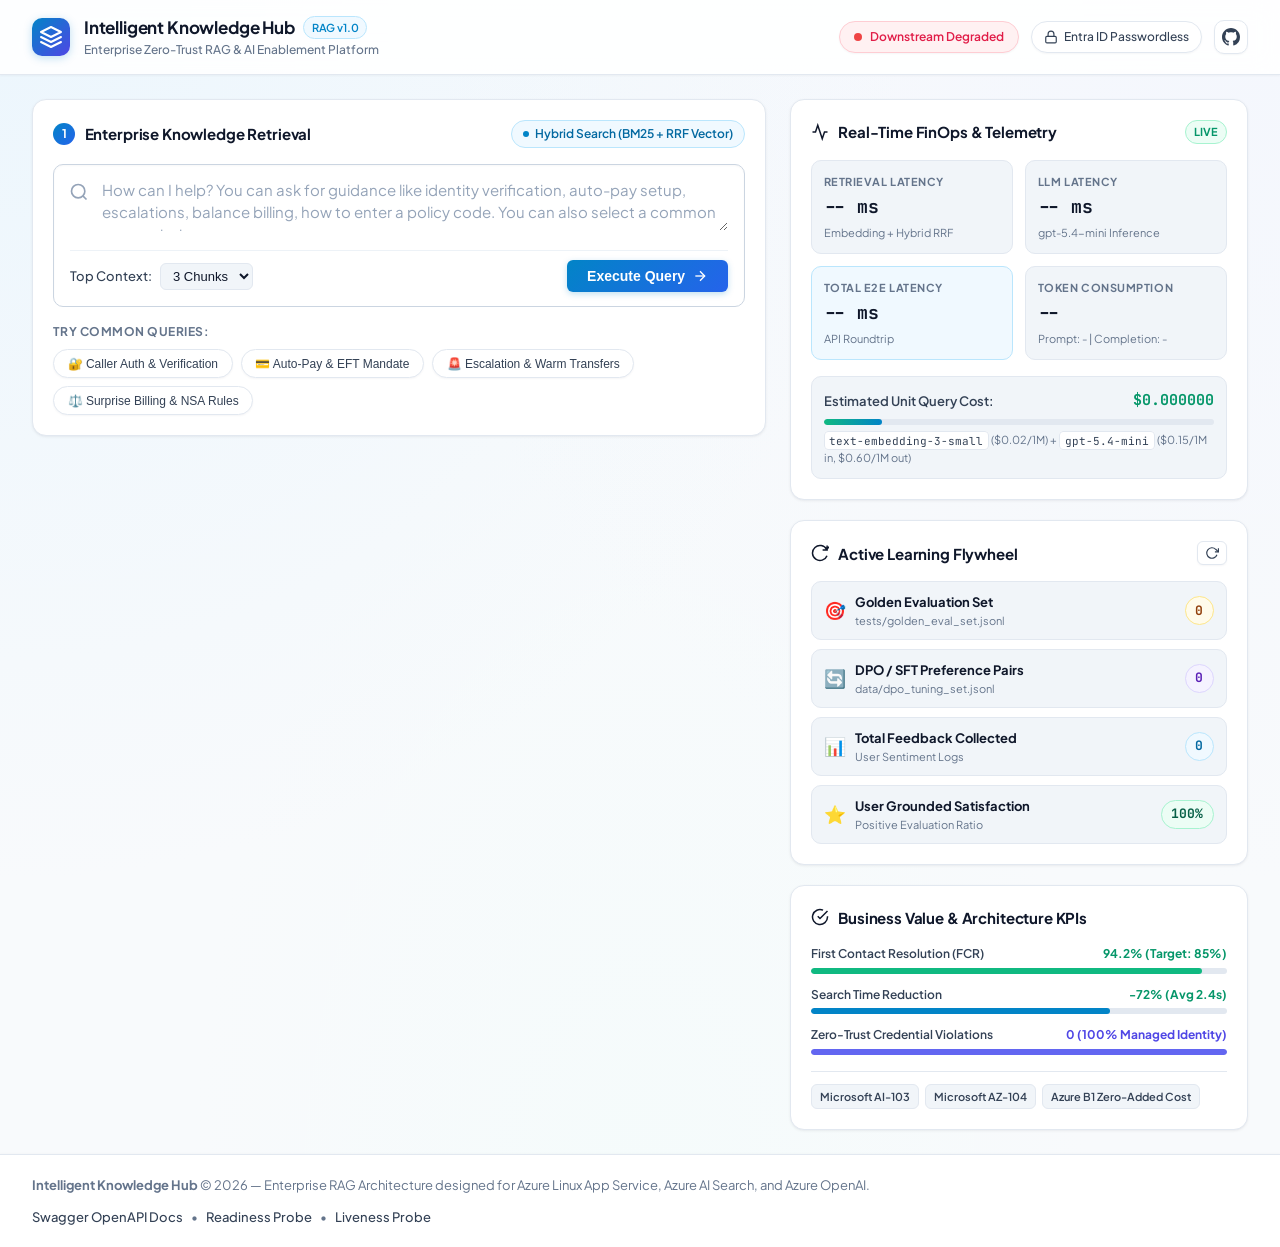
==== static/index.html @ e3c7e90e "feat: complete Enterprise Zero-Trust RAG platform with calming UI, FinOps telemetry, and active lear" ====
<!DOCTYPE html>
<html lang="en">
<head>
  <meta charset="UTF-8">
  <meta name="viewport" content="width=device-width, initial-scale=1.0">
  <title>Intelligent Knowledge Hub | Enterprise Zero-Trust RAG</title>
  <link rel="preconnect" href="https://fonts.googleapis.com">
  <link rel="preconnect" href="https://fonts.gstatic.com" crossorigin>
  <link href="https://fonts.googleapis.com/css2?family=Plus+Jakarta+Sans:wght@300;400;500;600;700;800&family=JetBrains+Mono:wght@400;500;600&display=swap" rel="stylesheet">
  <link rel="stylesheet" href="/static/styles.css">
  <link rel="icon" href="data:image/svg+xml,<svg xmlns=%22http://www.w3.org/2000/svg%22 viewBox=%220 0 100 100%22><text y=%22.9em%22 font-size=%2290%22>⚡</text></svg>">
</head>
<body>
  <div class="app-layout">
    <!-- Navigation Bar -->
    <header class="top-navbar">
      <div class="nav-brand">
        <div class="brand-icon">
          <svg width="24" height="24" viewBox="0 0 24 24" fill="none" xmlns="http://www.w3.org/2000/svg">
            <path d="M12 2L2 7L12 12L22 7L12 2Z" stroke="currentColor" stroke-width="2" stroke-linecap="round" stroke-linejoin="round"/>
            <path d="M2 17L12 22L22 17" stroke="currentColor" stroke-width="2" stroke-linecap="round" stroke-linejoin="round"/>
            <path d="M2 12L12 17L22 12" stroke="currentColor" stroke-width="2" stroke-linecap="round" stroke-linejoin="round"/>
          </svg>
        </div>
        <div class="brand-info">
          <div class="brand-title">
            <span>Intelligent Knowledge Hub</span>
            <span class="badge-tag">RAG v1.0</span>
          </div>
          <p class="brand-subtitle">Enterprise Zero-Trust RAG & AI Enablement Platform</p>
        </div>
      </div>

      <div class="nav-meta">
        <div id="system-status-badge" class="status-pill status-loading">
          <span class="status-dot"></span>
          <span id="system-status-text">Probing System Readiness...</span>
        </div>
        <div class="credential-pill" title="Authenticated via DefaultAzureCredential with scoped token provider">
          <svg width="14" height="14" viewBox="0 0 24 24" fill="none" stroke="currentColor" stroke-width="2">
            <rect x="3" y="11" width="18" height="11" rx="2" ry="2"></rect>
            <path d="M7 11V7a5 5 0 0 1 10 0v4"></path>
          </svg>
          <span>Entra ID Passwordless</span>
        </div>
        <a href="https://github.com/N8Space/intelligent-knowledge-hub" target="_blank" rel="noopener noreferrer" class="nav-btn-icon" title="View Source on GitHub">
          <svg width="18" height="18" viewBox="0 0 24 24" fill="currentColor">
            <path d="M12 0C5.37 0 0 5.37 0 12c0 5.31 3.435 9.795 8.205 11.385.6.105.825-.255.825-.57 0-.285-.015-1.23-.015-2.235-3.015.555-3.795-.735-4.035-1.41-.135-.345-.72-1.41-1.23-1.695-.42-.225-1.02-.78-.015-.795.945-.015 1.62.87 1.845 1.23 1.08 1.815 2.805 1.305 3.495.99.105-.78.42-1.305.765-1.605-2.67-.3-5.46-1.335-5.46-5.925 0-1.305.465-2.385 1.23-3.225-.12-.3-.54-1.53.12-3.18 0 0 1.005-.315 3.3 1.23.96-.27 1.98-.405 3-.405s2.04.135 3 .405c2.295-1.56 3.3-1.23 3.3-1.23.66 1.65.24 2.88.12 3.18.765.84 1.23 1.905 1.23 3.225 0 4.605-2.805 5.625-5.475 5.925.435.375.81 1.095.81 2.22 0 1.605-.015 2.895-.015 3.3 0 .315.225.69.825.57A12.02 12.02 0 0024 12c0-6.63-5.37-12-12-12z"/>
          </svg>
        </a>
      </div>
    </header>

    <!-- Main Content Container -->
    <main class="app-main">
      <div class="content-grid">
        
        <!-- Left Section: Query & Answer Area -->
        <section class="rag-workbench">
          <!-- Search & Prompt Bar -->
          <div class="card search-card">
            <div class="card-header">
              <div class="card-title-group">
                <span class="card-step-badge">1</span>
                <h2>Enterprise Knowledge Retrieval</h2>
              </div>
              <div class="search-mode-indicator">
                <span class="dot-indicator"></span> Hybrid Search (BM25 + RRF Vector)
              </div>
            </div>

            <form id="rag-query-form" class="query-form">
              <div class="search-input-wrapper">
                <svg class="search-icon" width="20" height="20" viewBox="0 0 24 24" fill="none" stroke="currentColor" stroke-width="2">
                  <circle cx="11" cy="11" r="8"></circle>
                  <line x1="21" y1="21" x2="16.65" y2="16.65"></line>
                </svg>
                <textarea 
                  id="query-input" 
                  rows="2" 
                  placeholder="How can I help? You can ask for guidance like identity verification, auto-pay setup, escalations, balance billing, how to enter a policy code. You can also select a common prompt below..."
                  required
                ></textarea>
                <div class="input-actions">
                  <div class="top-k-selector">
                    <label for="top-k-select">Top Context:</label>
                    <select id="top-k-select">
                      <option value="2">2 Chunks</option>
                      <option value="3" selected>3 Chunks</option>
                      <option value="5">5 Chunks</option>
                      <option value="8">8 Chunks</option>
                    </select>
                  </div>
                  <button type="submit" id="submit-btn" class="btn-primary">
                    <span class="btn-text">Execute Query</span>
                    <svg class="btn-icon" width="16" height="16" viewBox="0 0 24 24" fill="none" stroke="currentColor" stroke-width="2">
                      <line x1="5" y1="12" x2="19" y2="12"></line>
                      <polyline points="12 5 19 12 12 19"></polyline>
                    </svg>
                  </button>
                </div>
              </div>
            </form>

            <!-- Sample Prompts -->
            <div class="sample-prompts-container">
              <span class="sample-title">Try Common Queries:</span>
              <div class="sample-chips">
                <button type="button" class="sample-chip" data-prompt="What are the mandatory 3-point demographic verification requirements and caller authority limits for adult dependents under SOP-101?">
                  🔐 Caller Auth & Verification
                </button>
                <button type="button" class="sample-chip" data-prompt="What is the exact verbatim script for setting up recurring EFT over the phone, and what are the system cut-off windows under SOP-102?">
                  💳 Auto-Pay & EFT Mandate
                </button>
                <button type="button" class="sample-chip" data-prompt="What are the immediate zero-tolerance warm transfer triggers and tiered routing escalation steps under SOP-104?">
                  🚨 Escalation & Warm Transfers
                </button>
                <button type="button" class="sample-chip" data-prompt="How does the No Surprises Act protect members from out-of-network emergency balance bills and what is the CSR dispute workflow under SOP-108?">
                  ⚖️ Surprise Billing & NSA Rules
                </button>
              </div>
            </div>
          </div>

          <!-- Answer & Grounding Card -->
          <div id="response-card" class="card response-card hidden">
            <div class="card-header">
              <div class="card-title-group">
                <span class="card-step-badge">2</span>
                <h2>Grounded Synthesis Response</h2>
              </div>
              <div class="model-badge">
                <span class="sparkle">✨</span> Model: <strong id="active-model-name">gpt-5.4-mini</strong>
              </div>
            </div>

            <!-- Loading Skeleton -->
            <div id="response-loading" class="response-loading hidden">
              <div class="skeleton-line full"></div>
              <div class="skeleton-line medium"></div>
              <div class="skeleton-line long"></div>
              <div class="skeleton-line short"></div>
              <div class="loading-telemetry-hint">
                <span class="spinner"></span> Vectorizing query with <code>text-embedding-3-small</code> & synthesizing grounded response...
              </div>
            </div>

            <!-- Answer Content -->
            <div id="answer-container" class="answer-container">
              <div id="answer-text" class="answer-markdown"></div>

              <!-- Citations Header Row -->
              <div class="citations-section">
                <div class="citations-header">
                  <svg width="15" height="15" viewBox="0 0 24 24" fill="none" stroke="currentColor" stroke-width="2">
                    <path d="M14 2H6a2 2 0 0 0-2 2v16a2 2 0 0 0 2 2h12a2 2 0 0 0 2-2V8z"></path>
                    <polyline points="14 2 14 8 20 8"></polyline>
                  </svg>
                  <span>Verified Source Documents Cited:</span>
                </div>
                <div id="citations-list" class="citations-tags"></div>
              </div>

              <!-- Interactive Feedback Flywheel Panel -->
              <div class="feedback-flywheel-container">
                <div class="feedback-prompt-row">
                  <div class="feedback-question">
                    <span>Was this grounded answer accurate and helpful?</span>
                  </div>
                  <div class="feedback-actions">
                    <button id="btn-feedback-like" class="btn-thumb btn-like" title="Mark as accurate (adds to Golden Evaluation Set)">
                      <span class="thumb-icon">👍</span>
                      <span>Accurate</span>
                    </button>
                    <button id="btn-feedback-dislike" class="btn-thumb btn-dislike" title="Report issue / Provide correction (adds to DPO Alignment Set)">
                      <span class="thumb-icon">👎</span>
                      <span>Suggest Correction</span>
                    </button>
                  </div>
                </div>

                <!-- Positive Feedback Confirmation -->
                <div id="feedback-success-banner" class="feedback-alert alert-success hidden">
                  <svg width="18" height="18" viewBox="0 0 24 24" fill="none" stroke="currentColor" stroke-width="2">
                    <polyline points="20 6 9 17 4 12"></polyline>
                  </svg>
                  <div>
                    <strong>Thank you!</strong> This verified response was added to the <code>tests/golden_eval_set.jsonl</code> benchmark suite.
                  </div>
                </div>

                <!-- Negative Feedback / Human Correction Drawer -->
                <div id="feedback-drawer" class="feedback-drawer hidden">
                  <div class="drawer-header">
                    <h4>Direct Preference Optimization (DPO) Human-in-the-Loop Correction</h4>
                    <p>Help refine our model alignments by specifying any deficiencies or entering the expected ground-truth.</p>
                  </div>

                  <div class="feedback-reasons-grid">
                    <label class="reason-chip">
                      <input type="radio" name="feedback-reason" value="Inaccurate Fact">
                      <span>Inaccurate Fact</span>
                    </label>
                    <label class="reason-chip">
                      <input type="radio" name="feedback-reason" value="Missing Critical Context">
                      <span>Missing Critical Context</span>
                    </label>
                    <label class="reason-chip">
                      <input type="radio" name="feedback-reason" value="Wrong Document Cited">
                      <span>Wrong Document Cited</span>
                    </label>
                    <label class="reason-chip">
                      <input type="radio" name="feedback-reason" value="Hallucination / Verbose">
                      <span>Hallucination / Verbose</span>
                    </label>
                  </div>

                  <div class="correction-field">
                    <label for="user-correction-input">Human Ground Truth / Expected Answer:</label>
                    <textarea 
                      id="user-correction-input" 
                      rows="3" 
                      placeholder="Write the preferred exact ground-truth answer for DPO/SFT dataset pairs..."
                    ></textarea>
                  </div>

                  <div class="drawer-actions">
                    <button type="button" id="cancel-correction-btn" class="btn-secondary">Cancel</button>
                    <button type="button" id="submit-correction-btn" class="btn-accent">
                      <span>Submit to DPO Dataset</span>
                      <svg width="16" height="16" viewBox="0 0 24 24" fill="none" stroke="currentColor" stroke-width="2">
                        <line x1="22" y1="2" x2="11" y2="13"></line>
                        <polygon points="22 2 15 22 11 13 2 9 22 2"></polygon>
                      </svg>
                    </button>
                  </div>
                </div>
              </div>

              <!-- Context Passages Inspect Drawer -->
              <details class="context-inspector">
                <summary>
                  <svg width="14" height="14" viewBox="0 0 24 24" fill="none" stroke="currentColor" stroke-width="2">
                    <circle cx="12" cy="12" r="10"></circle>
                    <line x1="12" y1="16" x2="12" y2="12"></line>
                    <line x1="12" y1="8" x2="12.01" y2="8"></line>
                  </svg>
                  <span>Inspect Retrieved Context Chunks & Relevance Scores (<span id="retrieved-count">0</span> passages)</span>
                </summary>
                <div id="context-passages-list" class="passages-grid"></div>
              </details>
            </div>
          </div>
        </section>

        <!-- Right Section: AI Observability & LLMOps Sidebar -->
        <aside class="observability-sidebar">
          
          <!-- FinOps & Telemetry Card -->
          <div class="card metrics-card">
            <div class="card-header">
              <div class="card-title-group">
                <svg width="18" height="18" viewBox="0 0 24 24" fill="none" stroke="currentColor" stroke-width="2">
                  <polyline points="22 12 18 12 15 21 9 3 6 12 2 12"></polyline>
                </svg>
                <h3>Real-Time FinOps & Telemetry</h3>
              </div>
              <span class="live-pill">Live</span>
            </div>

            <div class="metrics-grid">
              <div class="metric-box">
                <div class="metric-label">Retrieval Latency</div>
                <div id="metric-retrieval-time" class="metric-value">-- ms</div>
                <div class="metric-sub">Embedding + Hybrid RRF</div>
              </div>

              <div class="metric-box">
                <div class="metric-label">LLM Latency</div>
                <div id="metric-llm-time" class="metric-value">-- ms</div>
                <div class="metric-sub">gpt-5.4-mini Inference</div>
              </div>

              <div class="metric-box highlight">
                <div class="metric-label">Total E2E Latency</div>
                <div id="metric-total-time" class="metric-value">-- ms</div>
                <div class="metric-sub">API Roundtrip</div>
              </div>

              <div class="metric-box">
                <div class="metric-label">Token Consumption</div>
                <div id="metric-tokens" class="metric-value">--</div>
                <div id="metric-tokens-sub" class="metric-sub">Prompt: - | Completion: -</div>
              </div>
            </div>

            <div class="cost-callout">
              <div class="cost-header">
                <span>Estimated Unit Query Cost:</span>
                <span id="metric-query-cost" class="cost-amount">$0.000000</span>
              </div>
              <div class="cost-bar-container">
                <div id="cost-progress-bar" class="cost-bar" style="width: 15%"></div>
              </div>
              <div class="cost-footnote">
                <code>text-embedding-3-small</code> ($0.02/1M) + <code>gpt-5.4-mini</code> ($0.15/1M in, $0.60/1M out)
              </div>
            </div>
          </div>

          <!-- LLMOps Continuous Learning Flywheel -->
          <div class="card flywheel-card">
            <div class="card-header">
              <div class="card-title-group">
                <svg width="18" height="18" viewBox="0 0 24 24" fill="none" stroke="currentColor" stroke-width="2">
                  <path d="M21.5 2v6h-6M21.34 15.57a10 10 0 1 1-.57-8.38l5.67-5.67"/>
                </svg>
                <h3>Active Learning Flywheel</h3>
              </div>
              <button id="refresh-stats-btn" class="icon-btn-small" title="Refresh LLMOps Counts">
                <svg width="14" height="14" viewBox="0 0 24 24" fill="none" stroke="currentColor" stroke-width="2">
                  <polyline points="23 4 23 10 17 10"></polyline>
                  <path d="M20.49 15a9 9 0 1 1-2.12-9.36L23 10"></path>
                </svg>
              </button>
            </div>

            <div class="flywheel-stats">
              <div class="flywheel-row">
                <div class="stat-meta">
                  <span class="stat-icon golden">🎯</span>
                  <div>
                    <div class="stat-name">Golden Evaluation Set</div>
                    <div class="stat-desc">tests/golden_eval_set.jsonl</div>
                  </div>
                </div>
                <div id="stat-golden-count" class="stat-badge golden">0</div>
              </div>

              <div class="flywheel-row">
                <div class="stat-meta">
                  <span class="stat-icon dpo">🔄</span>
                  <div>
                    <div class="stat-name">DPO / SFT Preference Pairs</div>
                    <div class="stat-desc">data/dpo_tuning_set.jsonl</div>
                  </div>
                </div>
                <div id="stat-dpo-count" class="stat-badge dpo">0</div>
              </div>

              <div class="flywheel-row">
                <div class="stat-meta">
                  <span class="stat-icon total">📊</span>
                  <div>
                    <div class="stat-name">Total Feedback Collected</div>
                    <div class="stat-desc">User Sentiment Logs</div>
                  </div>
                </div>
                <div id="stat-total-feedback" class="stat-badge total">0</div>
              </div>

              <div class="flywheel-row">
                <div class="stat-meta">
                  <span class="stat-icon rate">⭐</span>
                  <div>
                    <div class="stat-name">User Grounded Satisfaction</div>
                    <div class="stat-desc">Positive Evaluation Ratio</div>
                  </div>
                </div>
                <div id="stat-satisfaction-rate" class="stat-badge rate">100%</div>
              </div>
            </div>
          </div>

          <!-- Business Outcome & Competency KPIs -->
          <div class="card kpi-card">
            <div class="card-header">
              <div class="card-title-group">
                <svg width="18" height="18" viewBox="0 0 24 24" fill="none" stroke="currentColor" stroke-width="2">
                  <path d="M22 11.08V12a10 10 0 1 1-5.93-9.14"></path>
                  <polyline points="22 4 12 14.01 9 11.01"></polyline>
                </svg>
                <h3>Business Value & Architecture KPIs</h3>
              </div>
            </div>

            <div class="kpi-list">
              <div class="kpi-item">
                <div class="kpi-header-row">
                  <span>First Contact Resolution (FCR)</span>
                  <span class="kpi-val positive">94.2% (Target: 85%)</span>
                </div>
                <div class="kpi-track"><div class="kpi-fill green" style="width: 94%"></div></div>
              </div>

              <div class="kpi-item">
                <div class="kpi-header-row">
                  <span>Search Time Reduction</span>
                  <span class="kpi-val positive">-72% (Avg 2.4s)</span>
                </div>
                <div class="kpi-track"><div class="kpi-fill blue" style="width: 72%"></div></div>
              </div>

              <div class="kpi-item">
                <div class="kpi-header-row">
                  <span>Zero-Trust Credential Violations</span>
                  <span class="kpi-val highlight">0 (100% Managed Identity)</span>
                </div>
                <div class="kpi-track"><div class="kpi-fill purple" style="width: 100%"></div></div>
              </div>
            </div>

            <div class="certification-footer">
              <span class="cert-tag">Microsoft AI-103</span>
              <span class="cert-tag">Microsoft AZ-104</span>
              <span class="cert-tag">Azure B1 Zero-Added Cost</span>
            </div>
          </div>

        </aside>
      </div>
    </main>

    <!-- Footer -->
    <footer class="app-footer">
      <div class="footer-content">
        <p><strong>Intelligent Knowledge Hub</strong> &copy; 2026 — Enterprise RAG Architecture designed for Azure Linux App Service, Azure AI Search, and Azure OpenAI.</p>
        <div class="footer-links">
          <a href="/docs" target="_blank">Swagger OpenAPI Docs</a>
          <span>&bull;</span>
          <a href="/health/ready" target="_blank">Readiness Probe</a>
          <span>&bull;</span>
          <a href="/health/live" target="_blank">Liveness Probe</a>
        </div>
      </div>
    </footer>
  </div>

  <script src="/static/app.js"></script>
</body>
</html>
---- static/styles.css ----
/* ==========================================================================
   Intelligent Knowledge Hub - Calming Light Mode Design System
   Engineered for high readability, stress reduction, and clear visual hierarchy
   for Customer Service & Enterprise Knowledge Retrieval.
   ========================================================================== */

:root {
  /* Surface & Background Palette (Soft mist & porcelain tones) */
  --bg-main: #f8fafc;
  --bg-card: #ffffff;
  --bg-card-hover: #ffffff;
  --bg-input: #ffffff;
  --bg-subtle: #f1f5f9;
  --bg-elevated: #f8fafc;
  
  /* Borders & Dividers */
  --border-color: #e2e8f0;
  --border-subtle: #edf2f7;
  --border-hover: #cbd5e1;
  --border-focus: #0284c7;
  --border-accent: rgba(2, 132, 199, 0.25);
  
  /* Typography Hierarchy (High legibility, serene contrast) */
  --text-primary: #0f172a;
  --text-secondary: #334155;
  --text-muted: #64748b;
  --text-subtle: #94a3b8;
  
  /* Calming Accent Palette (Cool Azure, Sage, Lavender, Soft Warmth) */
  --accent-blue: #0284c7;
  --accent-blue-hover: #0369a1;
  --accent-blue-subtle: #f0f9ff;
  --accent-blue-border: #bae6fd;
  
  --accent-emerald: #059669;
  --accent-emerald-subtle: #ecfdf5;
  --accent-emerald-border: #a7f3d0;
  
  --accent-indigo: #4f46e5;
  --accent-purple: #6366f1;
  --accent-purple-subtle: #f5f3ff;
  --accent-purple-border: #ddd6fe;

  --accent-amber: #d97706;
  --accent-amber-subtle: #fffbeb;
  --accent-amber-border: #fde68a;

  --accent-rose: #e11d48;
  --accent-rose-subtle: #fff1f2;
  --accent-rose-border: #fecdd3;

  /* Typography */
  --font-sans: 'Plus Jakarta Sans', -apple-system, BlinkMacSystemFont, 'Segoe UI', Roboto, sans-serif;
  --font-mono: 'JetBrains Mono', monospace;

  /* Shadows (Soft, diffused, zero harshness) */
  --shadow-xs: 0 1px 2px 0 rgba(15, 23, 42, 0.04);
  --shadow-sm: 0 1px 3px 0 rgba(15, 23, 42, 0.06), 0 1px 2px -1px rgba(15, 23, 42, 0.04);
  --shadow-md: 0 4px 6px -1px rgba(15, 23, 42, 0.06), 0 2px 4px -2px rgba(15, 23, 42, 0.04);
  --shadow-lg: 0 10px 15px -3px rgba(15, 23, 42, 0.06), 0 4px 6px -4px rgba(15, 23, 42, 0.03);
  --shadow-focus: 0 0 0 3px rgba(2, 132, 199, 0.18);

  /* Border Radii */
  --radius-sm: 6px;
  --radius-md: 10px;
  --radius-lg: 14px;
  --radius-full: 9999px;
}

* {
  box-sizing: border-box;
  margin: 0;
  padding: 0;
}

body {
  font-family: var(--font-sans);
  background-color: var(--bg-main);
  color: var(--text-primary);
  line-height: 1.55;
  background-image: 
    radial-gradient(at 0% 0%, rgba(224, 242, 254, 0.5) 0px, transparent 50%),
    radial-gradient(at 100% 0%, rgba(238, 242, 255, 0.4) 0px, transparent 50%),
    radial-gradient(at 50% 100%, rgba(240, 253, 250, 0.4) 0px, transparent 50%);
  min-height: 100vh;
  overflow-x: hidden;
  -webkit-font-smoothing: antialiased;
  -moz-osx-font-smoothing: grayscale;
}

.app-layout {
  display: flex;
  flex-direction: column;
  min-height: 100vh;
}

/* --------------------------------------------------------------------------
   Top Navigation Bar
   -------------------------------------------------------------------------- */
.top-navbar {
  display: flex;
  align-items: center;
  justify-content: space-between;
  padding: 0.9rem 2rem;
  background: rgba(255, 255, 255, 0.88);
  backdrop-filter: blur(14px);
  border-bottom: 1px solid var(--border-color);
  position: sticky;
  top: 0;
  z-index: 100;
  box-shadow: var(--shadow-xs);
}

.nav-brand {
  display: flex;
  align-items: center;
  gap: 0.875rem;
}

.brand-icon {
  background: linear-gradient(135deg, #0284c7, #4f46e5);
  color: #ffffff;
  width: 38px;
  height: 38px;
  border-radius: var(--radius-md);
  display: flex;
  align-items: center;
  justify-content: center;
  box-shadow: 0 2px 8px rgba(2, 132, 199, 0.25);
}

.brand-title {
  display: flex;
  align-items: center;
  gap: 0.5rem;
  font-size: 1.0625rem;
  font-weight: 700;
  color: var(--text-primary);
  letter-spacing: -0.01em;
}

.brand-subtitle {
  font-size: 0.75rem;
  color: var(--text-muted);
  font-weight: 500;
}

.badge-tag {
  font-size: 0.6875rem;
  font-weight: 600;
  background: var(--accent-blue-subtle);
  color: var(--accent-blue);
  padding: 0.15rem 0.5rem;
  border-radius: var(--radius-full);
  border: 1px solid var(--accent-blue-border);
}

.nav-meta {
  display: flex;
  align-items: center;
  gap: 0.75rem;
}

.status-pill {
  display: flex;
  align-items: center;
  gap: 0.5rem;
  padding: 0.35rem 0.85rem;
  border-radius: var(--radius-full);
  font-size: 0.75rem;
  font-weight: 600;
  border: 1px solid var(--border-color);
  background: #ffffff;
  box-shadow: var(--shadow-xs);
}

.status-dot {
  width: 8px;
  height: 8px;
  border-radius: 50%;
  background: var(--text-muted);
}

.status-ready {
  background: var(--accent-emerald-subtle);
  color: var(--accent-emerald);
  border-color: var(--accent-emerald-border);
}
.status-ready .status-dot {
  background: #10b981;
  box-shadow: 0 0 6px rgba(16, 185, 129, 0.5);
  animation: pulse-dot 2.5s infinite;
}

.status-loading {
  background: var(--accent-amber-subtle);
  color: var(--accent-amber);
  border-color: var(--accent-amber-border);
}
.status-loading .status-dot {
  background: #f59e0b;
  animation: pulse-dot 1.8s infinite;
}

.status-error {
  background: var(--accent-rose-subtle);
  color: var(--accent-rose);
  border-color: var(--accent-rose-border);
}
.status-error .status-dot {
  background: #ef4444;
}

@keyframes pulse-dot {
  0%, 100% { opacity: 1; transform: scale(1); }
  50% { opacity: 0.45; transform: scale(0.85); }
}

.credential-pill {
  display: flex;
  align-items: center;
  gap: 0.4rem;
  padding: 0.35rem 0.75rem;
  border-radius: var(--radius-full);
  font-size: 0.75rem;
  font-weight: 500;
  color: var(--text-secondary);
  background: #ffffff;
  border: 1px solid var(--border-color);
  box-shadow: var(--shadow-xs);
}

.nav-btn-icon {
  display: flex;
  align-items: center;
  justify-content: center;
  width: 34px;
  height: 34px;
  border-radius: var(--radius-md);
  color: var(--text-secondary);
  background: #ffffff;
  border: 1px solid var(--border-color);
  box-shadow: var(--shadow-xs);
  transition: all 0.2s ease;
  text-decoration: none;
}

.nav-btn-icon:hover {
  color: var(--accent-blue);
  border-color: var(--accent-blue-border);
  background: var(--accent-blue-subtle);
}

/* --------------------------------------------------------------------------
   Main Workspace Layout
   -------------------------------------------------------------------------- */
.app-main {
  flex: 1;
  max-width: 1440px;
  width: 100%;
  margin: 0 auto;
  padding: 1.5rem 2rem;
}

.content-grid {
  display: grid;
  grid-template-columns: 1.6fr 1fr;
  gap: 1.5rem;
}

@media (max-width: 1024px) {
  .content-grid {
    grid-template-columns: 1fr;
  }
}

/* --------------------------------------------------------------------------
   Cards & Surfaces
   -------------------------------------------------------------------------- */
.card {
  background: var(--bg-card);
  border: 1px solid var(--border-color);
  border-radius: var(--radius-lg);
  padding: 1.25rem;
  box-shadow: var(--shadow-sm);
  transition: border-color 0.2s ease, box-shadow 0.2s ease;
}

.card:hover {
  border-color: var(--border-hover);
  box-shadow: var(--shadow-md);
}

.card-header {
  display: flex;
  align-items: center;
  justify-content: space-between;
  margin-bottom: 1rem;
}

.card-title-group {
  display: flex;
  align-items: center;
  gap: 0.6rem;
}

.card-title-group h2, .card-title-group h3 {
  font-size: 0.9375rem;
  font-weight: 700;
  color: var(--text-primary);
  letter-spacing: -0.01em;
}

.card-step-badge {
  display: flex;
  align-items: center;
  justify-content: center;
  width: 22px;
  height: 22px;
  background: linear-gradient(135deg, #0284c7, #2563eb);
  color: #ffffff;
  font-size: 0.75rem;
  font-weight: 700;
  border-radius: 50%;
}

.search-mode-indicator {
  font-size: 0.75rem;
  font-weight: 600;
  color: var(--accent-blue-hover);
  display: flex;
  align-items: center;
  gap: 0.4rem;
  background: var(--accent-blue-subtle);
  border: 1px solid var(--accent-blue-border);
  padding: 0.25rem 0.65rem;
  border-radius: var(--radius-full);
}

.dot-indicator {
  width: 6px;
  height: 6px;
  border-radius: 50%;
  background: var(--accent-blue);
}

/* --------------------------------------------------------------------------
   Search & Input Form
   -------------------------------------------------------------------------- */
.search-input-wrapper {
  position: relative;
  background: var(--bg-input);
  border: 1px solid #cbd5e1;
  border-radius: var(--radius-md);
  padding: 0.85rem 1rem;
  box-shadow: inset 0 1px 2px rgba(15, 23, 42, 0.03);
  transition: all 0.2s ease;
}

.search-input-wrapper:focus-within {
  border-color: var(--border-focus);
  box-shadow: var(--shadow-focus);
  background: #ffffff;
}

.search-icon {
  position: absolute;
  top: 1.05rem;
  left: 0.95rem;
  color: var(--text-subtle);
}

.query-form textarea {
  width: 100%;
  background: transparent;
  border: none;
  color: var(--text-primary);
  font-family: var(--font-sans);
  font-size: 0.9375rem;
  line-height: 1.5;
  padding-left: 2rem;
  resize: vertical;
  outline: none;
  min-height: 52px;
}

.query-form textarea::placeholder {
  color: var(--text-subtle);
}

.input-actions {
  display: flex;
  align-items: center;
  justify-content: space-between;
  margin-top: 0.75rem;
  padding-top: 0.6rem;
  border-top: 1px solid var(--border-subtle);
}

.top-k-selector {
  display: flex;
  align-items: center;
  gap: 0.5rem;
  font-size: 0.8125rem;
  color: var(--text-secondary);
  font-weight: 500;
}

.top-k-selector select {
  background: var(--bg-subtle);
  border: 1px solid var(--border-color);
  color: var(--text-primary);
  border-radius: var(--radius-sm);
  padding: 0.25rem 0.5rem;
  font-size: 0.8125rem;
  font-weight: 500;
  outline: none;
  cursor: pointer;
  transition: border-color 0.2s ease;
}

.top-k-selector select:focus {
  border-color: var(--border-focus);
}

.btn-primary {
  display: flex;
  align-items: center;
  gap: 0.4rem;
  background: linear-gradient(135deg, #0284c7, #2563eb);
  color: #ffffff;
  border: none;
  padding: 0.5rem 1.25rem;
  border-radius: var(--radius-sm);
  font-size: 0.875rem;
  font-weight: 600;
  cursor: pointer;
  box-shadow: 0 2px 6px rgba(2, 132, 199, 0.25);
  transition: all 0.2s ease;
}

.btn-primary:hover {
  background: linear-gradient(135deg, #0369a1, #1d4ed8);
  box-shadow: 0 4px 10px rgba(2, 132, 199, 0.35);
  transform: translateY(-1px);
}

.btn-primary:active {
  transform: translateY(0);
}

/* --------------------------------------------------------------------------
   Sample Prompt Chips
   -------------------------------------------------------------------------- */
.sample-prompts-container {
  margin-top: 1rem;
}

.sample-title {
  display: block;
  font-size: 0.75rem;
  color: var(--text-muted);
  margin-bottom: 0.5rem;
  text-transform: uppercase;
  letter-spacing: 0.04em;
  font-weight: 700;
}

.sample-chips {
  display: flex;
  flex-wrap: wrap;
  gap: 0.5rem;
}

.sample-chip {
  background: #ffffff;
  border: 1px solid var(--border-color);
  color: var(--text-secondary);
  padding: 0.4rem 0.85rem;
  border-radius: var(--radius-full);
  font-size: 0.75rem;
  font-weight: 500;
  cursor: pointer;
  box-shadow: var(--shadow-xs);
  transition: all 0.2s ease;
}

.sample-chip:hover {
  background: var(--accent-blue-subtle);
  border-color: var(--accent-blue-border);
  color: var(--accent-blue-hover);
  transform: translateY(-1px);
  box-shadow: 0 2px 5px rgba(2, 132, 199, 0.1);
}

/* --------------------------------------------------------------------------
   Response Card & Grounded Output
   -------------------------------------------------------------------------- */
.response-card {
  margin-top: 1.5rem;
  animation: fadeIn 0.3s ease;
}

.model-badge {
  font-size: 0.75rem;
  font-weight: 500;
  color: var(--accent-indigo);
  background: var(--accent-purple-subtle);
  border: 1px solid var(--accent-purple-border);
  padding: 0.25rem 0.65rem;
  border-radius: var(--radius-full);
}

.model-badge strong {
  color: #3730a3;
}

.sparkle {
  color: var(--accent-amber);
}

/* Skeleton Loading */
.response-loading {
  padding: 1rem 0;
}

.skeleton-line {
  height: 14px;
  background: linear-gradient(90deg, #f1f5f9 25%, #e2e8f0 50%, #f1f5f9 75%);
  background-size: 200% 100%;
  border-radius: 4px;
  margin-bottom: 0.75rem;
  animation: shimmer 1.5s infinite;
}

.skeleton-line.full { width: 100%; }
.skeleton-line.long { width: 90%; }
.skeleton-line.medium { width: 75%; }
.skeleton-line.short { width: 45%; }

@keyframes shimmer {
  0% { background-position: 200% 0; }
  100% { background-position: -200% 0; }
}

.loading-telemetry-hint {
  display: flex;
  align-items: center;
  gap: 0.5rem;
  font-size: 0.8125rem;
  color: var(--text-secondary);
  margin-top: 1rem;
}

.spinner {
  width: 14px;
  height: 14px;
  border: 2px solid var(--border-color);
  border-top-color: var(--accent-blue);
  border-radius: 50%;
  animation: spin 0.8s linear infinite;
}

@keyframes spin {
  to { transform: rotate(360deg); }
}

/* Answer Output Typography */
.answer-container {
  padding-top: 0.25rem;
}

.answer-markdown {
  font-size: 0.9375rem;
  line-height: 1.7;
  color: var(--text-primary);
  margin-bottom: 1.25rem;
}

.answer-markdown p {
  margin-bottom: 0.75rem;
}

.answer-markdown strong {
  color: #0f172a;
  font-weight: 700;
}

.answer-markdown ul, .answer-markdown ol {
  margin-left: 1.35rem;
  margin-bottom: 0.75rem;
}

.answer-markdown li {
  margin-bottom: 0.25rem;
}

.answer-markdown code {
  font-family: var(--font-mono);
  background: var(--bg-subtle);
  border: 1px solid var(--border-color);
  padding: 0.15rem 0.35rem;
  border-radius: 4px;
  font-size: 0.85em;
  color: var(--accent-blue-hover);
  font-weight: 500;
}

.answer-markdown pre {
  background: var(--bg-subtle);
  border: 1px solid var(--border-color);
  border-radius: var(--radius-md);
  padding: 0.75rem 1rem;
  margin-bottom: 0.75rem;
  overflow-x: auto;
}

.answer-markdown pre code {
  background: transparent;
  border: none;
  padding: 0;
  color: var(--text-primary);
}

/* --------------------------------------------------------------------------
   Citations Section
   -------------------------------------------------------------------------- */
.citations-section {
  background: var(--bg-subtle);
  border: 1px solid var(--border-color);
  border-radius: var(--radius-md);
  padding: 0.75rem 1rem;
  margin-bottom: 1.25rem;
}

.citations-header {
  display: flex;
  align-items: center;
  gap: 0.4rem;
  font-size: 0.75rem;
  font-weight: 700;
  color: var(--text-secondary);
  margin-bottom: 0.5rem;
  text-transform: uppercase;
  letter-spacing: 0.04em;
}

.citations-tags {
  display: flex;
  flex-wrap: wrap;
  gap: 0.4rem;
}

.citation-badge {
  display: flex;
  align-items: center;
  gap: 0.35rem;
  background: #ffffff;
  border: 1px solid #cbd5e1;
  color: var(--accent-blue-hover);
  padding: 0.25rem 0.6rem;
  border-radius: var(--radius-sm);
  font-size: 0.75rem;
  font-family: var(--font-mono);
  font-weight: 500;
  box-shadow: var(--shadow-xs);
}

.citation-chunk-id {
  color: var(--text-muted);
  font-size: 0.6875rem;
}

/* --------------------------------------------------------------------------
   Feedback Flywheel Panel
   -------------------------------------------------------------------------- */
.feedback-flywheel-container {
  border-top: 1px solid var(--border-color);
  padding-top: 1rem;
  margin-top: 1rem;
}

.feedback-prompt-row {
  display: flex;
  align-items: center;
  justify-content: space-between;
  flex-wrap: wrap;
  gap: 0.75rem;
}

.feedback-question {
  font-size: 0.8125rem;
  color: var(--text-secondary);
  font-weight: 500;
}

.feedback-actions {
  display: flex;
  gap: 0.5rem;
}

.btn-thumb {
  display: flex;
  align-items: center;
  gap: 0.4rem;
  padding: 0.35rem 0.85rem;
  border-radius: var(--radius-sm);
  font-size: 0.8125rem;
  font-weight: 600;
  cursor: pointer;
  background: #ffffff;
  border: 1px solid #cbd5e1;
  color: var(--text-secondary);
  box-shadow: var(--shadow-xs);
  transition: all 0.2s ease;
}

.btn-thumb:hover {
  background: var(--bg-subtle);
  color: var(--text-primary);
  border-color: var(--border-hover);
}

.btn-like:hover, .btn-like.active {
  border-color: var(--accent-emerald-border);
  background: var(--accent-emerald-subtle);
  color: var(--accent-emerald);
}

.btn-dislike:hover, .btn-dislike.active {
  border-color: var(--accent-rose-border);
  background: var(--accent-rose-subtle);
  color: var(--accent-rose);
}

.feedback-alert {
  display: flex;
  align-items: center;
  gap: 0.6rem;
  padding: 0.75rem 1rem;
  border-radius: var(--radius-md);
  margin-top: 0.75rem;
  font-size: 0.8125rem;
  animation: fadeIn 0.2s ease;
}

.alert-success {
  background: var(--accent-emerald-subtle);
  border: 1px solid var(--accent-emerald-border);
  color: #065f46;
}

.alert-success code {
  background: rgba(16, 185, 129, 0.15);
  color: #047857;
  padding: 0.1rem 0.3rem;
  border-radius: 4px;
  font-family: var(--font-mono);
}

/* Feedback Human Correction Drawer */
.feedback-drawer {
  background: var(--bg-subtle);
  border: 1px solid #cbd5e1;
  border-radius: var(--radius-md);
  padding: 1rem;
  margin-top: 0.75rem;
  animation: fadeIn 0.2s ease;
}

.drawer-header h4 {
  font-size: 0.875rem;
  font-weight: 700;
  color: var(--text-primary);
  margin-bottom: 0.25rem;
}

.drawer-header p {
  font-size: 0.75rem;
  color: var(--text-muted);
  margin-bottom: 0.75rem;
}

.feedback-reasons-grid {
  display: grid;
  grid-template-columns: repeat(auto-fit, minmax(140px, 1fr));
  gap: 0.5rem;
  margin-bottom: 0.75rem;
}

.reason-chip {
  display: flex;
  align-items: center;
  gap: 0.4rem;
  font-size: 0.75rem;
  font-weight: 500;
  color: var(--text-secondary);
  background: #ffffff;
  border: 1px solid var(--border-color);
  padding: 0.35rem 0.6rem;
  border-radius: var(--radius-sm);
  cursor: pointer;
  box-shadow: var(--shadow-xs);
  transition: all 0.15s ease;
}

.reason-chip:hover {
  border-color: var(--border-focus);
}

.reason-chip input {
  accent-color: var(--accent-blue);
}

.correction-field {
  margin-bottom: 0.75rem;
}

.correction-field label {
  display: block;
  font-size: 0.75rem;
  color: var(--text-secondary);
  font-weight: 600;
  margin-bottom: 0.35rem;
}

.correction-field textarea {
  width: 100%;
  background: #ffffff;
  border: 1px solid #cbd5e1;
  color: var(--text-primary);
  font-family: var(--font-sans);
  font-size: 0.8125rem;
  padding: 0.5rem 0.75rem;
  border-radius: var(--radius-sm);
  outline: none;
  resize: vertical;
}

.correction-field textarea:focus {
  border-color: var(--border-focus);
  box-shadow: var(--shadow-focus);
}

.drawer-actions {
  display: flex;
  justify-content: flex-end;
  gap: 0.5rem;
}

.btn-secondary {
  background: #ffffff;
  border: 1px solid #cbd5e1;
  color: var(--text-secondary);
  padding: 0.4rem 0.85rem;
  border-radius: var(--radius-sm);
  font-size: 0.75rem;
  font-weight: 600;
  cursor: pointer;
  transition: all 0.15s ease;
}

.btn-secondary:hover {
  background: var(--bg-subtle);
  color: var(--text-primary);
}

.btn-accent {
  display: flex;
  align-items: center;
  gap: 0.4rem;
  background: linear-gradient(135deg, #0284c7, #4f46e5);
  color: #ffffff;
  border: none;
  padding: 0.4rem 1rem;
  border-radius: var(--radius-sm);
  font-size: 0.75rem;
  font-weight: 600;
  cursor: pointer;
  box-shadow: 0 2px 6px rgba(2, 132, 199, 0.25);
  transition: all 0.2s ease;
}

.btn-accent:hover {
  background: linear-gradient(135deg, #0369a1, #4338ca);
  box-shadow: 0 3px 8px rgba(2, 132, 199, 0.35);
}

/* --------------------------------------------------------------------------
   Context Inspector
   -------------------------------------------------------------------------- */
.context-inspector {
  margin-top: 1.25rem;
  background: var(--bg-subtle);
  border: 1px solid var(--border-color);
  border-radius: var(--radius-md);
  padding: 0.5rem 0.75rem;
  font-size: 0.8125rem;
}

.context-inspector summary {
  display: flex;
  align-items: center;
  gap: 0.4rem;
  color: var(--text-secondary);
  cursor: pointer;
  font-weight: 600;
}

.context-inspector summary:hover {
  color: var(--accent-blue);
}

.passages-grid {
  margin-top: 0.75rem;
  display: flex;
  flex-direction: column;
  gap: 0.5rem;
}

.passage-card {
  background: #ffffff;
  border: 1px solid var(--border-color);
  border-radius: var(--radius-sm);
  padding: 0.65rem 0.85rem;
  font-size: 0.75rem;
  box-shadow: var(--shadow-xs);
}

.passage-meta {
  display: flex;
  justify-content: space-between;
  font-family: var(--font-mono);
  color: var(--accent-blue-hover);
  font-weight: 600;
  margin-bottom: 0.35rem;
}

.passage-content {
  color: var(--text-secondary);
  line-height: 1.45;
  white-space: pre-wrap;
}

/* --------------------------------------------------------------------------
   Sidebar & AI Observability
   -------------------------------------------------------------------------- */
.observability-sidebar {
  display: flex;
  flex-direction: column;
  gap: 1.25rem;
}

.live-pill {
  font-size: 0.6875rem;
  font-weight: 700;
  text-transform: uppercase;
  color: var(--accent-emerald);
  background: var(--accent-emerald-subtle);
  border: 1px solid var(--accent-emerald-border);
  padding: 0.15rem 0.5rem;
  border-radius: var(--radius-full);
}

.metrics-grid {
  display: grid;
  grid-template-columns: 1fr 1fr;
  gap: 0.75rem;
  margin-bottom: 1rem;
}

.metric-box {
  background: var(--bg-subtle);
  border: 1px solid var(--border-color);
  border-radius: var(--radius-md);
  padding: 0.75rem;
}

.metric-box.highlight {
  border-color: var(--accent-blue-border);
  background: var(--accent-blue-subtle);
}

.metric-label {
  font-size: 0.6875rem;
  color: var(--text-muted);
  text-transform: uppercase;
  letter-spacing: 0.05em;
  font-weight: 700;
  margin-bottom: 0.2rem;
}

.metric-value {
  font-family: var(--font-mono);
  font-size: 1.125rem;
  font-weight: 700;
  color: var(--text-primary);
}

.metric-sub {
  font-size: 0.6875rem;
  color: var(--text-muted);
  margin-top: 0.2rem;
}

.cost-callout {
  background: var(--bg-subtle);
  border: 1px solid var(--border-color);
  border-radius: var(--radius-md);
  padding: 0.75rem;
}

.cost-header {
  display: flex;
  justify-content: space-between;
  align-items: center;
  font-size: 0.8125rem;
  color: var(--text-secondary);
  font-weight: 600;
  margin-bottom: 0.4rem;
}

.cost-amount {
  font-family: var(--font-mono);
  font-weight: 700;
  color: var(--accent-emerald);
  font-size: 0.9375rem;
}

.cost-bar-container {
  height: 6px;
  background: #e2e8f0;
  border-radius: var(--radius-full);
  overflow: hidden;
  margin-bottom: 0.4rem;
}

.cost-bar {
  height: 100%;
  background: linear-gradient(90deg, #10b981, #0284c7);
  border-radius: var(--radius-full);
  transition: width 0.4s ease;
}

.cost-footnote {
  font-size: 0.6875rem;
  color: var(--text-muted);
}

.cost-footnote code {
  background: #ffffff;
  border: 1px solid var(--border-color);
  padding: 0.1rem 0.3rem;
  border-radius: 4px;
  font-family: var(--font-mono);
  color: var(--text-secondary);
}

/* --------------------------------------------------------------------------
   LLMOps Flywheel Section
   -------------------------------------------------------------------------- */
.icon-btn-small {
  background: #ffffff;
  border: 1px solid var(--border-color);
  color: var(--text-secondary);
  border-radius: var(--radius-sm);
  padding: 0.25rem 0.45rem;
  cursor: pointer;
  display: flex;
  align-items: center;
  box-shadow: var(--shadow-xs);
  transition: all 0.15s ease;
}

.icon-btn-small:hover {
  background: var(--bg-subtle);
  color: var(--text-primary);
  border-color: var(--border-hover);
}

.flywheel-stats {
  display: flex;
  flex-direction: column;
  gap: 0.6rem;
}

.flywheel-row {
  display: flex;
  align-items: center;
  justify-content: space-between;
  background: var(--bg-subtle);
  border: 1px solid var(--border-color);
  padding: 0.6rem 0.75rem;
  border-radius: var(--radius-md);
}

.stat-meta {
  display: flex;
  align-items: center;
  gap: 0.6rem;
}

.stat-icon {
  font-size: 1.1rem;
}

.stat-name {
  font-size: 0.8125rem;
  font-weight: 700;
  color: var(--text-primary);
}

.stat-desc {
  font-size: 0.6875rem;
  color: var(--text-muted);
}

.stat-badge {
  font-family: var(--font-mono);
  font-size: 0.8125rem;
  font-weight: 700;
  padding: 0.2rem 0.6rem;
  border-radius: var(--radius-full);
}

.stat-badge.golden { 
  background: var(--accent-amber-subtle); 
  color: #92400e; 
  border: 1px solid var(--accent-amber-border); 
}
.stat-badge.dpo { 
  background: var(--accent-purple-subtle); 
  color: #5b21b6; 
  border: 1px solid var(--accent-purple-border); 
}
.stat-badge.total { 
  background: var(--accent-blue-subtle); 
  color: var(--accent-blue-hover); 
  border: 1px solid var(--accent-blue-border); 
}
.stat-badge.rate { 
  background: var(--accent-emerald-subtle); 
  color: #065f46; 
  border: 1px solid var(--accent-emerald-border); 
}

/* --------------------------------------------------------------------------
   KPIs & Certification Section
   -------------------------------------------------------------------------- */
.kpi-list {
  display: flex;
  flex-direction: column;
  gap: 0.75rem;
}

.kpi-item {
  display: flex;
  flex-direction: column;
  gap: 0.25rem;
}

.kpi-header-row {
  display: flex;
  justify-content: space-between;
  font-size: 0.75rem;
  font-weight: 600;
  color: var(--text-secondary);
}

.kpi-val.positive { color: var(--accent-emerald); font-weight: 700; }
.kpi-val.highlight { color: var(--accent-indigo); font-weight: 700; }

.kpi-track {
  height: 6px;
  background: #e2e8f0;
  border-radius: var(--radius-full);
  overflow: hidden;
}

.kpi-fill {
  height: 100%;
  border-radius: var(--radius-full);
}

.kpi-fill.green { background: #10b981; }
.kpi-fill.blue { background: #0284c7; }
.kpi-fill.purple { background: #6366f1; }

.certification-footer {
  margin-top: 1rem;
  padding-top: 0.75rem;
  border-top: 1px solid var(--border-color);
  display: flex;
  flex-wrap: wrap;
  gap: 0.4rem;
}

.cert-tag {
  font-size: 0.6875rem;
  font-weight: 600;
  background: var(--bg-subtle);
  border: 1px solid var(--border-color);
  color: var(--text-secondary);
  padding: 0.2rem 0.5rem;
  border-radius: var(--radius-sm);
}

/* --------------------------------------------------------------------------
   Footer
   -------------------------------------------------------------------------- */
.app-footer {
  margin-top: auto;
  border-top: 1px solid var(--border-color);
  padding: 1.25rem 2rem;
  background: #ffffff;
  font-size: 0.8125rem;
  color: var(--text-muted);
  box-shadow: 0 -1px 2px rgba(15, 23, 42, 0.02);
}

.footer-content {
  max-width: 1440px;
  margin: 0 auto;
  display: flex;
  justify-content: space-between;
  align-items: center;
  flex-wrap: wrap;
  gap: 0.75rem;
}

.footer-links {
  display: flex;
  align-items: center;
  gap: 0.5rem;
}

.footer-links a {
  color: var(--text-secondary);
  text-decoration: none;
  font-weight: 500;
  transition: color 0.2s;
}

.footer-links a:hover {
  color: var(--accent-blue);
}

/* --------------------------------------------------------------------------
   Utility & Animation
   -------------------------------------------------------------------------- */
.hidden {
  display: none !important;
}

@keyframes fadeIn {
  from { opacity: 0; transform: translateY(5px); }
  to { opacity: 1; transform: translateY(0); }
}
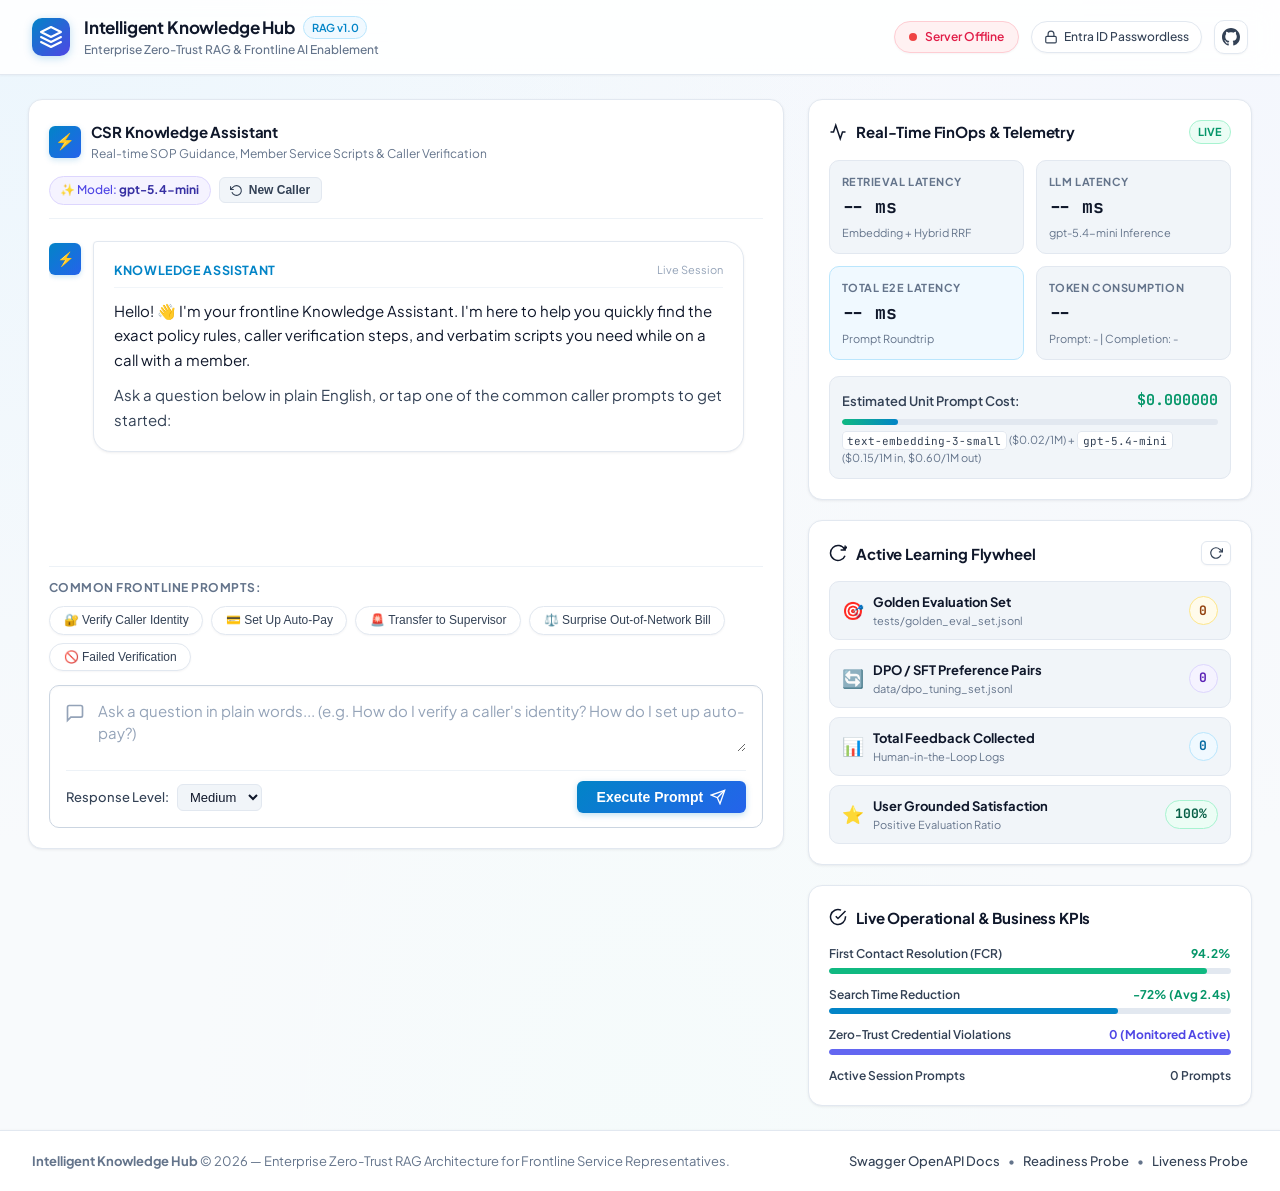
==== commit 53061fc3: "feat(ux): implement frontline CSR conversational chat stream, responsive layout, and operational int" ====
--- a/static/index.html
+++ b/static/index.html
@@ -27,21 +27,21 @@
             <span>Intelligent Knowledge Hub</span>
             <span class="badge-tag">RAG v1.0</span>
           </div>
-          <p class="brand-subtitle">Enterprise Zero-Trust RAG & AI Enablement Platform</p>
+          <p class="brand-subtitle">Enterprise Zero-Trust RAG & Frontline AI Enablement</p>
         </div>
       </div>
 
       <div class="nav-meta">
-        <div id="system-status-badge" class="status-pill status-loading">
+        <div id="system-status-badge" class="status-pill status-loading" title="Live Cluster Readiness Probe (/health/ready)">
           <span class="status-dot"></span>
           <span id="system-status-text">Probing System Readiness...</span>
         </div>
-        <div class="credential-pill" title="Authenticated via DefaultAzureCredential with scoped token provider">
+        <div id="credential-status-pill" class="credential-pill" title="Live Authentication Identity">
           <svg width="14" height="14" viewBox="0 0 24 24" fill="none" stroke="currentColor" stroke-width="2">
             <rect x="3" y="11" width="18" height="11" rx="2" ry="2"></rect>
             <path d="M7 11V7a5 5 0 0 1 10 0v4"></path>
           </svg>
-          <span>Entra ID Passwordless</span>
+          <span id="credential-status-text">Entra ID Passwordless</span>
         </div>
         <a href="https://github.com/N8Space/intelligent-knowledge-hub" target="_blank" rel="noopener noreferrer" class="nav-btn-icon" title="View Source on GitHub">
           <svg width="18" height="18" viewBox="0 0 24 24" fill="currentColor">
@@ -55,201 +55,104 @@
     <main class="app-main">
       <div class="content-grid">
         
-        <!-- Left Section: Query & Answer Area -->
+        <!-- Left Section: Multi-Turn Conversational Chat Stream & Prompt Workbench -->
         <section class="rag-workbench">
-          <!-- Search & Prompt Bar -->
-          <div class="card search-card">
-            <div class="card-header">
+          <div class="card chat-card">
+            
+            <!-- Chat Card Header -->
+            <div class="card-header chat-header">
               <div class="card-title-group">
-                <span class="card-step-badge">1</span>
-                <h2>Enterprise Knowledge Retrieval</h2>
-              </div>
-              <div class="search-mode-indicator">
-                <span class="dot-indicator"></span> Hybrid Search (BM25 + RRF Vector)
-              </div>
-            </div>
-
-            <form id="rag-query-form" class="query-form">
+                <div class="chat-avatar-header">⚡</div>
+                <div>
+                  <h2>CSR Knowledge Assistant</h2>
+                  <p class="chat-header-subtitle">Real-time SOP Guidance, Member Service Scripts & Caller Verification</p>
+                </div>
+              </div>
+              <div class="chat-header-actions">
+                <div class="model-badge">
+                  <span class="sparkle">✨</span> Model: <strong id="active-model-name">gpt-5.4-mini</strong>
+                </div>
+                <button type="button" id="clear-chat-btn" class="btn-clear-chat" title="Clear conversation for new caller">
+                  <svg width="13" height="13" viewBox="0 0 24 24" fill="none" stroke="currentColor" stroke-width="2">
+                    <polyline points="1 4 1 10 7 10"></polyline>
+                    <path d="M3.51 15a9 9 0 1 0 2.13-9.36L1 10"></path>
+                  </svg>
+                  <span>New Caller</span>
+                </button>
+              </div>
+            </div>
+
+            <!-- Chat Stream Message History -->
+            <div id="chat-stream" class="chat-stream" aria-live="polite">
+              <!-- Welcome Assistant Message Bubble -->
+              <div class="message-row assistant-row welcome-message">
+                <div class="message-avatar">⚡</div>
+                <div class="message-bubble assistant-bubble">
+                  <div class="bubble-header">
+                    <span class="bubble-author">Knowledge Assistant</span>
+                    <span class="bubble-time">Live Session</span>
+                  </div>
+                  <div class="bubble-body">
+                    <p>Hello! 👋 I'm your frontline Knowledge Assistant. I'm here to help you quickly find the exact policy rules, caller verification steps, and verbatim scripts you need while on a call with a member.</p>
+                    <p style="margin-top: 0.5rem; color: var(--text-secondary);">Ask a question below in plain English, or tap one of the common caller prompts to get started:</p>
+                  </div>
+                </div>
+              </div>
+            </div>
+
+            <!-- Conversational Prompt Suggestion Chips -->
+            <div class="sample-prompts-container">
+              <span class="sample-title">Common Frontline Prompts:</span>
+              <div class="sample-chips">
+                <button type="button" class="sample-chip" data-prompt="How do I verify a caller's identity before giving out any account details?">
+                  🔐 Verify Caller Identity
+                </button>
+                <button type="button" class="sample-chip" data-prompt="What is the exact script and rules for setting up auto-pay with a caller over the phone?">
+                  💳 Set Up Auto-Pay
+                </button>
+                <button type="button" class="sample-chip" data-prompt="When am I required to do a warm transfer or escalate a call to a supervisor?">
+                  🚨 Transfer to Supervisor
+                </button>
+                <button type="button" class="sample-chip" data-prompt="A caller got a surprise medical bill from an out-of-network doctor. How do I help them dispute it?">
+                  ⚖️ Surprise Out-of-Network Bill
+                </button>
+                <button type="button" class="sample-chip" data-prompt="What should I say and do if a caller fails verification two times in a row?">
+                  🚫 Failed Verification
+                </button>
+              </div>
+            </div>
+
+            <!-- Prompt Input Composer -->
+            <form id="rag-query-form" class="query-form prompt-composer-form">
               <div class="search-input-wrapper">
                 <svg class="search-icon" width="20" height="20" viewBox="0 0 24 24" fill="none" stroke="currentColor" stroke-width="2">
-                  <circle cx="11" cy="11" r="8"></circle>
-                  <line x1="21" y1="21" x2="16.65" y2="16.65"></line>
+                  <path d="M21 15a2 2 0 0 1-2 2H7l-4 4V5a2 2 0 0 1 2-2h14a2 2 0 0 1 2 2z"></path>
                 </svg>
                 <textarea 
                   id="query-input" 
                   rows="2" 
-                  placeholder="How can I help? You can ask for guidance like identity verification, auto-pay setup, escalations, balance billing, how to enter a policy code. You can also select a common prompt below..."
+                  placeholder="Ask a question in plain words... (e.g. How do I verify a caller's identity? How do I set up auto-pay?)"
                   required
                 ></textarea>
                 <div class="input-actions">
                   <div class="top-k-selector">
-                    <label for="top-k-select">Top Context:</label>
+                    <label for="top-k-select">Response Level:</label>
                     <select id="top-k-select">
-                      <option value="2">2 Chunks</option>
-                      <option value="3" selected>3 Chunks</option>
-                      <option value="5">5 Chunks</option>
-                      <option value="8">8 Chunks</option>
+                      <option value="1">Low</option>
+                      <option value="3" selected>Medium</option>
+                      <option value="5">High</option>
                     </select>
                   </div>
                   <button type="submit" id="submit-btn" class="btn-primary">
-                    <span class="btn-text">Execute Query</span>
+                    <span class="btn-text">Execute Prompt</span>
                     <svg class="btn-icon" width="16" height="16" viewBox="0 0 24 24" fill="none" stroke="currentColor" stroke-width="2">
-                      <line x1="5" y1="12" x2="19" y2="12"></line>
-                      <polyline points="12 5 19 12 12 19"></polyline>
+                      <line x1="22" y1="2" x2="11" y2="13"></line>
+                      <polygon points="22 2 15 22 11 13 2 9 22 2"></polygon>
                     </svg>
                   </button>
                 </div>
               </div>
             </form>
-
-            <!-- Sample Prompts -->
-            <div class="sample-prompts-container">
-              <span class="sample-title">Try Common Queries:</span>
-              <div class="sample-chips">
-                <button type="button" class="sample-chip" data-prompt="What are the mandatory 3-point demographic verification requirements and caller authority limits for adult dependents under SOP-101?">
-                  🔐 Caller Auth & Verification
-                </button>
-                <button type="button" class="sample-chip" data-prompt="What is the exact verbatim script for setting up recurring EFT over the phone, and what are the system cut-off windows under SOP-102?">
-                  💳 Auto-Pay & EFT Mandate
-                </button>
-                <button type="button" class="sample-chip" data-prompt="What are the immediate zero-tolerance warm transfer triggers and tiered routing escalation steps under SOP-104?">
-                  🚨 Escalation & Warm Transfers
-                </button>
-                <button type="button" class="sample-chip" data-prompt="How does the No Surprises Act protect members from out-of-network emergency balance bills and what is the CSR dispute workflow under SOP-108?">
-                  ⚖️ Surprise Billing & NSA Rules
-                </button>
-              </div>
-            </div>
-          </div>
-
-          <!-- Answer & Grounding Card -->
-          <div id="response-card" class="card response-card hidden">
-            <div class="card-header">
-              <div class="card-title-group">
-                <span class="card-step-badge">2</span>
-                <h2>Grounded Synthesis Response</h2>
-              </div>
-              <div class="model-badge">
-                <span class="sparkle">✨</span> Model: <strong id="active-model-name">gpt-5.4-mini</strong>
-              </div>
-            </div>
-
-            <!-- Loading Skeleton -->
-            <div id="response-loading" class="response-loading hidden">
-              <div class="skeleton-line full"></div>
-              <div class="skeleton-line medium"></div>
-              <div class="skeleton-line long"></div>
-              <div class="skeleton-line short"></div>
-              <div class="loading-telemetry-hint">
-                <span class="spinner"></span> Vectorizing query with <code>text-embedding-3-small</code> & synthesizing grounded response...
-              </div>
-            </div>
-
-            <!-- Answer Content -->
-            <div id="answer-container" class="answer-container">
-              <div id="answer-text" class="answer-markdown"></div>
-
-              <!-- Citations Header Row -->
-              <div class="citations-section">
-                <div class="citations-header">
-                  <svg width="15" height="15" viewBox="0 0 24 24" fill="none" stroke="currentColor" stroke-width="2">
-                    <path d="M14 2H6a2 2 0 0 0-2 2v16a2 2 0 0 0 2 2h12a2 2 0 0 0 2-2V8z"></path>
-                    <polyline points="14 2 14 8 20 8"></polyline>
-                  </svg>
-                  <span>Verified Source Documents Cited:</span>
-                </div>
-                <div id="citations-list" class="citations-tags"></div>
-              </div>
-
-              <!-- Interactive Feedback Flywheel Panel -->
-              <div class="feedback-flywheel-container">
-                <div class="feedback-prompt-row">
-                  <div class="feedback-question">
-                    <span>Was this grounded answer accurate and helpful?</span>
-                  </div>
-                  <div class="feedback-actions">
-                    <button id="btn-feedback-like" class="btn-thumb btn-like" title="Mark as accurate (adds to Golden Evaluation Set)">
-                      <span class="thumb-icon">👍</span>
-                      <span>Accurate</span>
-                    </button>
-                    <button id="btn-feedback-dislike" class="btn-thumb btn-dislike" title="Report issue / Provide correction (adds to DPO Alignment Set)">
-                      <span class="thumb-icon">👎</span>
-                      <span>Suggest Correction</span>
-                    </button>
-                  </div>
-                </div>
-
-                <!-- Positive Feedback Confirmation -->
-                <div id="feedback-success-banner" class="feedback-alert alert-success hidden">
-                  <svg width="18" height="18" viewBox="0 0 24 24" fill="none" stroke="currentColor" stroke-width="2">
-                    <polyline points="20 6 9 17 4 12"></polyline>
-                  </svg>
-                  <div>
-                    <strong>Thank you!</strong> This verified response was added to the <code>tests/golden_eval_set.jsonl</code> benchmark suite.
-                  </div>
-                </div>
-
-                <!-- Negative Feedback / Human Correction Drawer -->
-                <div id="feedback-drawer" class="feedback-drawer hidden">
-                  <div class="drawer-header">
-                    <h4>Direct Preference Optimization (DPO) Human-in-the-Loop Correction</h4>
-                    <p>Help refine our model alignments by specifying any deficiencies or entering the expected ground-truth.</p>
-                  </div>
-
-                  <div class="feedback-reasons-grid">
-                    <label class="reason-chip">
-                      <input type="radio" name="feedback-reason" value="Inaccurate Fact">
-                      <span>Inaccurate Fact</span>
-                    </label>
-                    <label class="reason-chip">
-                      <input type="radio" name="feedback-reason" value="Missing Critical Context">
-                      <span>Missing Critical Context</span>
-                    </label>
-                    <label class="reason-chip">
-                      <input type="radio" name="feedback-reason" value="Wrong Document Cited">
-                      <span>Wrong Document Cited</span>
-                    </label>
-                    <label class="reason-chip">
-                      <input type="radio" name="feedback-reason" value="Hallucination / Verbose">
-                      <span>Hallucination / Verbose</span>
-                    </label>
-                  </div>
-
-                  <div class="correction-field">
-                    <label for="user-correction-input">Human Ground Truth / Expected Answer:</label>
-                    <textarea 
-                      id="user-correction-input" 
-                      rows="3" 
-                      placeholder="Write the preferred exact ground-truth answer for DPO/SFT dataset pairs..."
-                    ></textarea>
-                  </div>
-
-                  <div class="drawer-actions">
-                    <button type="button" id="cancel-correction-btn" class="btn-secondary">Cancel</button>
-                    <button type="button" id="submit-correction-btn" class="btn-accent">
-                      <span>Submit to DPO Dataset</span>
-                      <svg width="16" height="16" viewBox="0 0 24 24" fill="none" stroke="currentColor" stroke-width="2">
-                        <line x1="22" y1="2" x2="11" y2="13"></line>
-                        <polygon points="22 2 15 22 11 13 2 9 22 2"></polygon>
-                      </svg>
-                    </button>
-                  </div>
-                </div>
-              </div>
-
-              <!-- Context Passages Inspect Drawer -->
-              <details class="context-inspector">
-                <summary>
-                  <svg width="14" height="14" viewBox="0 0 24 24" fill="none" stroke="currentColor" stroke-width="2">
-                    <circle cx="12" cy="12" r="10"></circle>
-                    <line x1="12" y1="16" x2="12" y2="12"></line>
-                    <line x1="12" y1="8" x2="12.01" y2="8"></line>
-                  </svg>
-                  <span>Inspect Retrieved Context Chunks & Relevance Scores (<span id="retrieved-count">0</span> passages)</span>
-                </summary>
-                <div id="context-passages-list" class="passages-grid"></div>
-              </details>
-            </div>
           </div>
         </section>
 
@@ -284,7 +187,7 @@
               <div class="metric-box highlight">
                 <div class="metric-label">Total E2E Latency</div>
                 <div id="metric-total-time" class="metric-value">-- ms</div>
-                <div class="metric-sub">API Roundtrip</div>
+                <div class="metric-sub">Prompt Roundtrip</div>
               </div>
 
               <div class="metric-box">
@@ -296,7 +199,7 @@
 
             <div class="cost-callout">
               <div class="cost-header">
-                <span>Estimated Unit Query Cost:</span>
+                <span>Estimated Unit Prompt Cost:</span>
                 <span id="metric-query-cost" class="cost-amount">$0.000000</span>
               </div>
               <div class="cost-bar-container">
@@ -353,7 +256,7 @@
                   <span class="stat-icon total">📊</span>
                   <div>
                     <div class="stat-name">Total Feedback Collected</div>
-                    <div class="stat-desc">User Sentiment Logs</div>
+                    <div class="stat-desc">Human-in-the-Loop Logs</div>
                   </div>
                 </div>
                 <div id="stat-total-feedback" class="stat-badge total">0</div>
@@ -372,7 +275,7 @@
             </div>
           </div>
 
-          <!-- Business Outcome & Competency KPIs -->
+          <!-- Business Outcome & Operational KPIs -->
           <div class="card kpi-card">
             <div class="card-header">
               <div class="card-title-group">
@@ -380,7 +283,7 @@
                   <path d="M22 11.08V12a10 10 0 1 1-5.93-9.14"></path>
                   <polyline points="22 4 12 14.01 9 11.01"></polyline>
                 </svg>
-                <h3>Business Value & Architecture KPIs</h3>
+                <h3>Live Operational & Business KPIs</h3>
               </div>
             </div>
 
@@ -388,33 +291,35 @@
               <div class="kpi-item">
                 <div class="kpi-header-row">
                   <span>First Contact Resolution (FCR)</span>
-                  <span class="kpi-val positive">94.2% (Target: 85%)</span>
-                </div>
-                <div class="kpi-track"><div class="kpi-fill green" style="width: 94%"></div></div>
+                  <span id="kpi-fcr-val" class="kpi-val positive">94.2%</span>
+                </div>
+                <div class="kpi-track"><div id="kpi-fcr-bar" class="kpi-fill green" style="width: 94%"></div></div>
               </div>
 
               <div class="kpi-item">
                 <div class="kpi-header-row">
                   <span>Search Time Reduction</span>
-                  <span class="kpi-val positive">-72% (Avg 2.4s)</span>
-                </div>
-                <div class="kpi-track"><div class="kpi-fill blue" style="width: 72%"></div></div>
+                  <span id="kpi-search-val" class="kpi-val positive">-72% (Avg 2.4s)</span>
+                </div>
+                <div class="kpi-track"><div id="kpi-search-bar" class="kpi-fill blue" style="width: 72%"></div></div>
               </div>
 
               <div class="kpi-item">
                 <div class="kpi-header-row">
                   <span>Zero-Trust Credential Violations</span>
-                  <span class="kpi-val highlight">0 (100% Managed Identity)</span>
-                </div>
-                <div class="kpi-track"><div class="kpi-fill purple" style="width: 100%"></div></div>
-              </div>
-            </div>
-
-            <div class="certification-footer">
-              <span class="cert-tag">Microsoft AI-103</span>
-              <span class="cert-tag">Microsoft AZ-104</span>
-              <span class="cert-tag">Azure B1 Zero-Added Cost</span>
-            </div>
+                  <span id="kpi-zt-val" class="kpi-val highlight">0 (Monitored Active)</span>
+                </div>
+                <div class="kpi-track"><div id="kpi-zt-bar" class="kpi-fill purple" style="width: 100%"></div></div>
+              </div>
+
+              <div class="kpi-item">
+                <div class="kpi-header-row">
+                  <span>Active Session Prompts</span>
+                  <span id="kpi-prompts-val" class="kpi-val neutral">0 Prompts</span>
+                </div>
+              </div>
+            </div>
+
           </div>
 
         </aside>
@@ -424,7 +329,7 @@
     <!-- Footer -->
     <footer class="app-footer">
       <div class="footer-content">
-        <p><strong>Intelligent Knowledge Hub</strong> &copy; 2026 — Enterprise RAG Architecture designed for Azure Linux App Service, Azure AI Search, and Azure OpenAI.</p>
+        <p><strong>Intelligent Knowledge Hub</strong> &copy; 2026 — Enterprise Zero-Trust RAG Architecture for Frontline Service Representatives.</p>
         <div class="footer-links">
           <a href="/docs" target="_blank">Swagger OpenAPI Docs</a>
           <span>&bull;</span>
--- a/static/styles.css
+++ b/static/styles.css
@@ -252,26 +252,23 @@
 }
 
 /* --------------------------------------------------------------------------
-   Main Workspace Layout
+   Main Workspace Layout (Zero-Horizontal Scroll)
    -------------------------------------------------------------------------- */
 .app-main {
   flex: 1;
   max-width: 1440px;
   width: 100%;
   margin: 0 auto;
-  padding: 1.5rem 2rem;
+  padding: 1.5rem 1.75rem;
+  overflow-x: hidden;
 }
 
 .content-grid {
   display: grid;
-  grid-template-columns: 1.6fr 1fr;
+  grid-template-columns: minmax(0, 1.7fr) minmax(0, 1fr);
   gap: 1.5rem;
-}
-
-@media (max-width: 1024px) {
-  .content-grid {
-    grid-template-columns: 1fr;
-  }
+  align-items: start;
+  width: 100%;
 }
 
 /* --------------------------------------------------------------------------
@@ -284,6 +281,8 @@
   padding: 1.25rem;
   box-shadow: var(--shadow-sm);
   transition: border-color 0.2s ease, box-shadow 0.2s ease;
+  width: 100%;
+  max-width: 100%;
 }
 
 .card:hover {
@@ -311,42 +310,682 @@
   letter-spacing: -0.01em;
 }
 
-.card-step-badge {
-  display: flex;
-  align-items: center;
-  justify-content: center;
-  width: 22px;
-  height: 22px;
+/* --------------------------------------------------------------------------
+   Chat Container & Message Stream
+   -------------------------------------------------------------------------- */
+.chat-card {
+  display: flex;
+  flex-direction: column;
+}
+
+.chat-header {
+  display: flex;
+  align-items: center;
+  justify-content: space-between;
+  padding-bottom: 0.85rem;
+  border-bottom: 1px solid var(--border-subtle);
+  margin-bottom: 0.85rem;
+  flex-wrap: wrap;
+  gap: 0.75rem;
+}
+
+.chat-avatar-header {
+  width: 32px;
+  height: 32px;
+  border-radius: var(--radius-sm);
   background: linear-gradient(135deg, #0284c7, #2563eb);
   color: #ffffff;
-  font-size: 0.75rem;
+  display: flex;
+  align-items: center;
+  justify-content: center;
+  font-size: 1rem;
   font-weight: 700;
-  border-radius: 50%;
-}
-
-.search-mode-indicator {
-  font-size: 0.75rem;
-  font-weight: 600;
-  color: var(--accent-blue-hover);
-  display: flex;
-  align-items: center;
-  gap: 0.4rem;
-  background: var(--accent-blue-subtle);
-  border: 1px solid var(--accent-blue-border);
+  box-shadow: 0 2px 6px rgba(2, 132, 199, 0.2);
+}
+
+.chat-header-subtitle {
+  font-size: 0.75rem;
+  color: var(--text-muted);
+  margin-top: 0.15rem;
+}
+
+.chat-header-actions {
+  display: flex;
+  align-items: center;
+  gap: 0.5rem;
+}
+
+.model-badge {
+  font-size: 0.75rem;
+  font-weight: 500;
+  color: var(--accent-indigo);
+  background: var(--accent-purple-subtle);
+  border: 1px solid var(--accent-purple-border);
   padding: 0.25rem 0.65rem;
   border-radius: var(--radius-full);
 }
 
-.dot-indicator {
-  width: 6px;
-  height: 6px;
+.model-badge strong {
+  color: #3730a3;
+}
+
+.sparkle {
+  color: var(--accent-amber);
+}
+
+.btn-clear-chat {
+  display: inline-flex;
+  align-items: center;
+  gap: 0.35rem;
+  background: var(--bg-subtle);
+  border: 1px solid var(--border-color);
+  color: var(--text-secondary);
+  font-size: 0.75rem;
+  font-weight: 600;
+  padding: 0.3rem 0.65rem;
+  border-radius: var(--radius-sm);
+  cursor: pointer;
+  transition: all 0.2s ease;
+}
+
+.btn-clear-chat:hover {
+  background: var(--accent-blue-subtle);
+  border-color: var(--accent-blue-border);
+  color: var(--accent-blue-hover);
+}
+
+/* Chat Stream History */
+.chat-stream {
+  display: flex;
+  flex-direction: column;
+  gap: 1.25rem;
+  min-height: 320px;
+  max-height: 520px;
+  overflow-y: auto;
+  overflow-x: hidden;
+  padding: 0.5rem 0.35rem 1rem 0;
+  scroll-behavior: smooth;
+  width: 100%;
+}
+
+/* Message Rows & Animation */
+.message-row {
+  display: flex;
+  gap: 0.75rem;
+  width: 100%;
+  max-width: 100%;
+  opacity: 1;
+  transform: translateY(0);
+  transition: opacity 0.35s ease-out, transform 0.35s ease-out;
+}
+
+@starting-style {
+  .message-row {
+    opacity: 0;
+    transform: translateY(14px);
+  }
+}
+
+.message-row.user-row {
+  justify-content: flex-end;
+}
+
+.message-row.assistant-row {
+  justify-content: flex-start;
+}
+
+.message-avatar {
+  width: 32px;
+  height: 32px;
+  min-width: 32px;
+  border-radius: var(--radius-sm);
+  background: linear-gradient(135deg, #0284c7, #2563eb);
+  color: #ffffff;
+  display: flex;
+  align-items: center;
+  justify-content: center;
+  font-size: 0.875rem;
+  font-weight: 700;
+  margin-top: 2px;
+  box-shadow: 0 2px 5px rgba(2, 132, 199, 0.2);
+}
+
+.user-bubble {
+  background: linear-gradient(135deg, #0284c7, #2563eb);
+  color: #ffffff !important;
+  border-radius: 16px 16px 4px 16px;
+  padding: 0.85rem 1.15rem;
+  max-width: 82%;
+  box-shadow: 0 3px 10px rgba(2, 132, 199, 0.18);
+  font-size: 0.9375rem;
+  line-height: 1.55;
+  word-break: break-word;
+  overflow-wrap: break-word;
+}
+
+.user-bubble .bubble-header {
+  display: flex;
+  justify-content: flex-end;
+  gap: 0.5rem;
+  font-size: 0.6875rem;
+  color: rgba(255, 255, 255, 0.9) !important;
+  margin-bottom: 0.25rem;
+}
+
+.user-bubble .bubble-header span {
+  color: rgba(255, 255, 255, 0.9) !important;
+}
+
+.user-bubble .bubble-body,
+.user-bubble .bubble-body p,
+.user-bubble .bubble-body span,
+.user-bubble .bubble-body strong {
+  color: #ffffff !important;
+}
+
+.assistant-bubble {
+  background: #ffffff;
+  border: 1px solid var(--border-color);
+  border-radius: 4px 18px 18px 18px;
+  padding: 1.15rem 1.25rem;
+  max-width: 92%;
+  box-shadow: var(--shadow-sm);
+  color: var(--text-primary);
+  font-size: 0.9375rem;
+  line-height: 1.65;
+  word-break: break-word;
+  overflow-wrap: break-word;
+}
+
+.assistant-bubble .bubble-header {
+  display: flex;
+  justify-content: space-between;
+  align-items: center;
+  margin-bottom: 0.65rem;
+  padding-bottom: 0.4rem;
+  border-bottom: 1px solid var(--bg-subtle);
+}
+
+.bubble-author {
+  font-weight: 700;
+  font-size: 0.78125rem;
+  color: var(--accent-blue);
+  text-transform: uppercase;
+  letter-spacing: 0.05em;
+}
+
+.bubble-time {
+  color: var(--text-subtle);
+  font-size: 0.6875rem;
+}
+
+.bubble-body {
+  font-size: 0.9375rem;
+  line-height: 1.65;
+  color: var(--text-primary);
+}
+
+.bubble-body h1,
+.bubble-body h2,
+.bubble-body h3,
+.bubble-body h4,
+.bubble-body .chat-heading {
+  font-weight: 700;
+  color: #0f172a;
+  margin-top: 0.9rem;
+  margin-bottom: 0.35rem;
+  line-height: 1.35;
+}
+
+.bubble-body h1:first-child,
+.bubble-body h2:first-child,
+.bubble-body h3:first-child,
+.bubble-body h4:first-child,
+.bubble-body .chat-heading:first-child {
+  margin-top: 0;
+}
+
+.bubble-body h3,
+.bubble-body h3.chat-heading {
+  font-size: 1.05rem;
+  letter-spacing: -0.01em;
+}
+
+.bubble-body h4,
+.bubble-body h4.chat-heading {
+  font-size: 0.975rem;
+}
+
+.bubble-body hr.chat-divider {
+  border: none;
+  border-top: 1px solid var(--border-color);
+  margin: 0.75rem 0;
+}
+
+.bubble-body p {
+  margin-bottom: 0.65rem;
+}
+
+.bubble-body p:last-child {
+  margin-bottom: 0;
+}
+
+.bubble-body ul, .bubble-body ol {
+  margin-left: 1.25rem;
+  margin-bottom: 0.65rem;
+}
+
+.bubble-body li {
+  margin-bottom: 0.3rem;
+}
+
+.bubble-body strong {
+  color: #0f172a;
+  font-weight: 700;
+}
+
+.bubble-body blockquote {
+  border-left: 3px solid var(--accent-blue);
+  background: var(--accent-blue-subtle);
+  padding: 0.5rem 0.75rem;
+  border-radius: 0 var(--radius-sm) var(--radius-sm) 0;
+  margin: 0.6rem 0;
+  font-style: italic;
+  color: var(--text-secondary);
+}
+
+.bubble-body code {
+  font-family: var(--font-mono);
+  background: var(--bg-subtle);
+  border: 1px solid var(--border-color);
+  padding: 0.12rem 0.35rem;
+  border-radius: 4px;
+  font-size: 0.85em;
+  color: var(--accent-blue-hover);
+}
+
+/* Typing Indicator Bubble */
+.typing-row {
+  align-items: center;
+}
+
+.typing-bubble {
+  display: flex;
+  align-items: center;
+  gap: 8px;
+  background: #f1f5f9;
+  border: 1px solid var(--border-color);
+  border-radius: 4px 18px 18px 18px;
+  padding: 0.85rem 1.15rem;
+  color: var(--text-secondary);
+  font-size: 0.8125rem;
+}
+
+.typing-dots {
+  display: flex;
+  align-items: center;
+  gap: 4px;
+}
+
+.typing-dot {
+  width: 7px;
+  height: 7px;
+  background: #0284c7;
   border-radius: 50%;
-  background: var(--accent-blue);
+  animation: typingBounce 1.4s infinite ease-in-out;
+}
+
+.typing-dot:nth-child(2) { animation-delay: 0.2s; }
+.typing-dot:nth-child(3) { animation-delay: 0.4s; }
+
+@keyframes typingBounce {
+  0%, 80%, 100% { transform: scale(0.6); opacity: 0.4; }
+  40% { transform: scale(1); opacity: 1; }
+}
+
+/* Collapsible Citations & Context Passages within Message */
+.message-citations, .message-context {
+  margin-top: 0.85rem;
+  padding-top: 0.65rem;
+  border-top: 1px solid var(--border-subtle);
+}
+
+.message-citations summary, .message-context summary {
+  cursor: pointer;
+  font-size: 0.75rem;
+  font-weight: 600;
+  color: var(--text-muted);
+  display: flex;
+  align-items: center;
+  gap: 0.4rem;
+  user-select: none;
+  transition: color 0.2s ease;
+}
+
+.message-citations summary:hover, .message-context summary:hover {
+  color: var(--accent-blue);
+}
+
+.message-citations[open] summary, .message-context[open] summary {
+  margin-bottom: 0.5rem;
+  color: var(--accent-blue);
+}
+
+.message-citations-list {
+  display: flex;
+  flex-wrap: wrap;
+  gap: 0.4rem;
+}
+
+.citation-badge {
+  display: inline-flex;
+  align-items: center;
+  gap: 0.35rem;
+  background: var(--bg-subtle);
+  border: 1px solid #cbd5e1;
+  color: var(--accent-blue-hover);
+  padding: 0.25rem 0.55rem;
+  border-radius: var(--radius-sm);
+  font-size: 0.75rem;
+  font-family: var(--font-mono);
+  font-weight: 500;
+}
+
+.citation-chunk-id {
+  color: var(--text-muted);
+  font-size: 0.6875rem;
+}
+
+.message-context-list {
+  display: flex;
+  flex-direction: column;
+  gap: 0.5rem;
+  margin-top: 0.5rem;
+}
+
+.passage-card {
+  background: var(--bg-subtle);
+  border: 1px solid var(--border-color);
+  border-radius: var(--radius-sm);
+  padding: 0.6rem 0.75rem;
+  font-size: 0.75rem;
+}
+
+.passage-meta {
+  display: flex;
+  justify-content: space-between;
+  font-family: var(--font-mono);
+  color: var(--accent-blue-hover);
+  font-weight: 600;
+  margin-bottom: 0.3rem;
+  flex-wrap: wrap;
+  gap: 0.25rem;
+}
+
+.passage-content {
+  color: var(--text-secondary);
+  line-height: 1.45;
+  white-space: pre-wrap;
+  word-break: break-word;
+}
+
+/* Per-Message Footer Bar (Telemetry & Feedback) */
+.message-footer-bar {
+  display: flex;
+  align-items: center;
+  justify-content: space-between;
+  flex-wrap: wrap;
+  gap: 0.6rem;
+  margin-top: 0.85rem;
+  padding-top: 0.65rem;
+  border-top: 1px dashed var(--border-subtle);
+}
+
+.message-micro-metrics {
+  display: flex;
+  align-items: center;
+  gap: 0.5rem;
+  font-size: 0.6875rem;
+  font-family: var(--font-mono);
+  color: var(--text-muted);
+}
+
+.message-feedback-actions {
+  display: flex;
+  align-items: center;
+  gap: 0.4rem;
+}
+
+.btn-thumb-small {
+  display: inline-flex;
+  align-items: center;
+  gap: 0.3rem;
+  background: var(--bg-subtle);
+  border: 1px solid var(--border-color);
+  color: var(--text-secondary);
+  padding: 0.25rem 0.55rem;
+  border-radius: var(--radius-sm);
+  font-size: 0.6875rem;
+  font-weight: 600;
+  cursor: pointer;
+  transition: all 0.2s ease;
+}
+
+.btn-thumb-small:hover {
+  background: #ffffff;
+  border-color: var(--border-hover);
+}
+
+.btn-thumb-small.active-like {
+  background: var(--accent-emerald-subtle);
+  border-color: var(--accent-emerald-border);
+  color: var(--accent-emerald);
+}
+
+.btn-thumb-small.active-dislike {
+  background: var(--accent-rose-subtle);
+  border-color: var(--accent-rose-border);
+  color: var(--accent-rose);
+}
+
+/* Inline Message DPO Correction Drawer */
+.message-dpo-drawer {
+  background: var(--bg-subtle);
+  border: 1px solid #cbd5e1;
+  border-radius: var(--radius-md);
+  padding: 0.85rem;
+  margin-top: 0.75rem;
+  animation: fadeIn 0.2s ease;
+}
+
+.message-dpo-drawer.hidden {
+  display: none;
+}
+
+.drawer-header h4 {
+  font-size: 0.8125rem;
+  font-weight: 700;
+  color: var(--text-primary);
+  margin-bottom: 0.2rem;
+}
+
+.drawer-header p {
+  font-size: 0.75rem;
+  color: var(--text-muted);
+  margin-bottom: 0.6rem;
+}
+
+.feedback-reasons-grid {
+  display: grid;
+  grid-template-columns: repeat(auto-fit, minmax(130px, 1fr));
+  gap: 0.4rem;
+  margin-bottom: 0.6rem;
+}
+
+.reason-chip {
+  display: flex;
+  align-items: center;
+  gap: 0.35rem;
+  font-size: 0.75rem;
+  font-weight: 500;
+  color: var(--text-secondary);
+  background: #ffffff;
+  border: 1px solid var(--border-color);
+  padding: 0.3rem 0.5rem;
+  border-radius: var(--radius-sm);
+  cursor: pointer;
+  box-shadow: var(--shadow-xs);
+  transition: all 0.15s ease;
+}
+
+.reason-chip:hover {
+  border-color: var(--border-focus);
+}
+
+.reason-chip input {
+  accent-color: var(--accent-blue);
+}
+
+.correction-field {
+  margin-bottom: 0.6rem;
+}
+
+.correction-field label {
+  display: block;
+  font-size: 0.75rem;
+  color: var(--text-secondary);
+  font-weight: 600;
+  margin-bottom: 0.3rem;
+}
+
+.correction-field textarea {
+  width: 100%;
+  background: #ffffff;
+  border: 1px solid #cbd5e1;
+  color: var(--text-primary);
+  font-family: var(--font-sans);
+  font-size: 0.8125rem;
+  padding: 0.5rem 0.65rem;
+  border-radius: var(--radius-sm);
+  outline: none;
+  resize: vertical;
+}
+
+.correction-field textarea:focus {
+  border-color: var(--border-focus);
+  box-shadow: var(--shadow-focus);
+}
+
+.drawer-actions {
+  display: flex;
+  justify-content: flex-end;
+  gap: 0.5rem;
+}
+
+.btn-secondary {
+  background: #ffffff;
+  border: 1px solid #cbd5e1;
+  color: var(--text-secondary);
+  padding: 0.35rem 0.75rem;
+  border-radius: var(--radius-sm);
+  font-size: 0.75rem;
+  font-weight: 600;
+  cursor: pointer;
+  transition: all 0.15s ease;
+}
+
+.btn-secondary:hover {
+  background: var(--bg-subtle);
+  color: var(--text-primary);
+}
+
+.btn-accent {
+  display: flex;
+  align-items: center;
+  gap: 0.4rem;
+  background: linear-gradient(135deg, #0284c7, #4f46e5);
+  color: #ffffff;
+  border: none;
+  padding: 0.35rem 0.85rem;
+  border-radius: var(--radius-sm);
+  font-size: 0.75rem;
+  font-weight: 600;
+  cursor: pointer;
+  box-shadow: 0 2px 6px rgba(2, 132, 199, 0.25);
+  transition: all 0.2s ease;
+}
+
+.btn-accent:hover {
+  background: linear-gradient(135deg, #0369a1, #4338ca);
+  box-shadow: 0 3px 8px rgba(2, 132, 199, 0.35);
+}
+
+.feedback-saved-notice {
+  font-size: 0.75rem;
+  color: #047857;
+  background: #ecfdf5;
+  border: 1px solid #a7f3d0;
+  padding: 0.4rem 0.65rem;
+  border-radius: var(--radius-sm);
+  margin-top: 0.5rem;
+  display: flex;
+  align-items: center;
+  gap: 0.4rem;
 }
 
 /* --------------------------------------------------------------------------
-   Search & Input Form
+   Sample Prompt Chips
    -------------------------------------------------------------------------- */
+.sample-prompts-container {
+  margin-top: 0.85rem;
+  padding-top: 0.75rem;
+  border-top: 1px solid var(--border-subtle);
+}
+
+.sample-title {
+  display: block;
+  font-size: 0.75rem;
+  color: var(--text-muted);
+  margin-bottom: 0.5rem;
+  text-transform: uppercase;
+  letter-spacing: 0.04em;
+  font-weight: 700;
+}
+
+.sample-chips {
+  display: flex;
+  flex-wrap: wrap;
+  gap: 0.5rem;
+}
+
+.sample-chip {
+  background: #ffffff;
+  border: 1px solid var(--border-color);
+  color: var(--text-secondary);
+  padding: 0.4rem 0.85rem;
+  border-radius: var(--radius-full);
+  font-size: 0.75rem;
+  font-weight: 500;
+  cursor: pointer;
+  box-shadow: var(--shadow-xs);
+  transition: all 0.2s ease;
+}
+
+.sample-chip:hover {
+  background: var(--accent-blue-subtle);
+  border-color: var(--accent-blue-border);
+  color: var(--accent-blue-hover);
+  transform: translateY(-1px);
+  box-shadow: 0 2px 5px rgba(2, 132, 199, 0.1);
+}
+
+/* --------------------------------------------------------------------------
+   Prompt Input Composer Form
+   -------------------------------------------------------------------------- */
+.prompt-composer-form {
+  margin-top: 0.85rem;
+}
+
 .search-input-wrapper {
   position: relative;
   background: var(--bg-input);
@@ -395,6 +1034,8 @@
   margin-top: 0.75rem;
   padding-top: 0.6rem;
   border-top: 1px solid var(--border-subtle);
+  flex-wrap: wrap;
+  gap: 0.5rem;
 }
 
 .top-k-selector {
@@ -450,499 +1091,6 @@
 }
 
 /* --------------------------------------------------------------------------
-   Sample Prompt Chips
-   -------------------------------------------------------------------------- */
-.sample-prompts-container {
-  margin-top: 1rem;
-}
-
-.sample-title {
-  display: block;
-  font-size: 0.75rem;
-  color: var(--text-muted);
-  margin-bottom: 0.5rem;
-  text-transform: uppercase;
-  letter-spacing: 0.04em;
-  font-weight: 700;
-}
-
-.sample-chips {
-  display: flex;
-  flex-wrap: wrap;
-  gap: 0.5rem;
-}
-
-.sample-chip {
-  background: #ffffff;
-  border: 1px solid var(--border-color);
-  color: var(--text-secondary);
-  padding: 0.4rem 0.85rem;
-  border-radius: var(--radius-full);
-  font-size: 0.75rem;
-  font-weight: 500;
-  cursor: pointer;
-  box-shadow: var(--shadow-xs);
-  transition: all 0.2s ease;
-}
-
-.sample-chip:hover {
-  background: var(--accent-blue-subtle);
-  border-color: var(--accent-blue-border);
-  color: var(--accent-blue-hover);
-  transform: translateY(-1px);
-  box-shadow: 0 2px 5px rgba(2, 132, 199, 0.1);
-}
-
-/* --------------------------------------------------------------------------
-   Response Card & Grounded Output
-   -------------------------------------------------------------------------- */
-.response-card {
-  margin-top: 1.5rem;
-  animation: fadeIn 0.3s ease;
-}
-
-.model-badge {
-  font-size: 0.75rem;
-  font-weight: 500;
-  color: var(--accent-indigo);
-  background: var(--accent-purple-subtle);
-  border: 1px solid var(--accent-purple-border);
-  padding: 0.25rem 0.65rem;
-  border-radius: var(--radius-full);
-}
-
-.model-badge strong {
-  color: #3730a3;
-}
-
-.sparkle {
-  color: var(--accent-amber);
-}
-
-/* Skeleton Loading */
-.response-loading {
-  padding: 1rem 0;
-}
-
-.skeleton-line {
-  height: 14px;
-  background: linear-gradient(90deg, #f1f5f9 25%, #e2e8f0 50%, #f1f5f9 75%);
-  background-size: 200% 100%;
-  border-radius: 4px;
-  margin-bottom: 0.75rem;
-  animation: shimmer 1.5s infinite;
-}
-
-.skeleton-line.full { width: 100%; }
-.skeleton-line.long { width: 90%; }
-.skeleton-line.medium { width: 75%; }
-.skeleton-line.short { width: 45%; }
-
-@keyframes shimmer {
-  0% { background-position: 200% 0; }
-  100% { background-position: -200% 0; }
-}
-
-.loading-telemetry-hint {
-  display: flex;
-  align-items: center;
-  gap: 0.5rem;
-  font-size: 0.8125rem;
-  color: var(--text-secondary);
-  margin-top: 1rem;
-}
-
-.spinner {
-  width: 14px;
-  height: 14px;
-  border: 2px solid var(--border-color);
-  border-top-color: var(--accent-blue);
-  border-radius: 50%;
-  animation: spin 0.8s linear infinite;
-}
-
-@keyframes spin {
-  to { transform: rotate(360deg); }
-}
-
-/* Answer Output Typography */
-.answer-container {
-  padding-top: 0.25rem;
-}
-
-.answer-markdown {
-  font-size: 0.9375rem;
-  line-height: 1.7;
-  color: var(--text-primary);
-  margin-bottom: 1.25rem;
-}
-
-.answer-markdown p {
-  margin-bottom: 0.75rem;
-}
-
-.answer-markdown strong {
-  color: #0f172a;
-  font-weight: 700;
-}
-
-.answer-markdown ul, .answer-markdown ol {
-  margin-left: 1.35rem;
-  margin-bottom: 0.75rem;
-}
-
-.answer-markdown li {
-  margin-bottom: 0.25rem;
-}
-
-.answer-markdown code {
-  font-family: var(--font-mono);
-  background: var(--bg-subtle);
-  border: 1px solid var(--border-color);
-  padding: 0.15rem 0.35rem;
-  border-radius: 4px;
-  font-size: 0.85em;
-  color: var(--accent-blue-hover);
-  font-weight: 500;
-}
-
-.answer-markdown pre {
-  background: var(--bg-subtle);
-  border: 1px solid var(--border-color);
-  border-radius: var(--radius-md);
-  padding: 0.75rem 1rem;
-  margin-bottom: 0.75rem;
-  overflow-x: auto;
-}
-
-.answer-markdown pre code {
-  background: transparent;
-  border: none;
-  padding: 0;
-  color: var(--text-primary);
-}
-
-/* --------------------------------------------------------------------------
-   Citations Section
-   -------------------------------------------------------------------------- */
-.citations-section {
-  background: var(--bg-subtle);
-  border: 1px solid var(--border-color);
-  border-radius: var(--radius-md);
-  padding: 0.75rem 1rem;
-  margin-bottom: 1.25rem;
-}
-
-.citations-header {
-  display: flex;
-  align-items: center;
-  gap: 0.4rem;
-  font-size: 0.75rem;
-  font-weight: 700;
-  color: var(--text-secondary);
-  margin-bottom: 0.5rem;
-  text-transform: uppercase;
-  letter-spacing: 0.04em;
-}
-
-.citations-tags {
-  display: flex;
-  flex-wrap: wrap;
-  gap: 0.4rem;
-}
-
-.citation-badge {
-  display: flex;
-  align-items: center;
-  gap: 0.35rem;
-  background: #ffffff;
-  border: 1px solid #cbd5e1;
-  color: var(--accent-blue-hover);
-  padding: 0.25rem 0.6rem;
-  border-radius: var(--radius-sm);
-  font-size: 0.75rem;
-  font-family: var(--font-mono);
-  font-weight: 500;
-  box-shadow: var(--shadow-xs);
-}
-
-.citation-chunk-id {
-  color: var(--text-muted);
-  font-size: 0.6875rem;
-}
-
-/* --------------------------------------------------------------------------
-   Feedback Flywheel Panel
-   -------------------------------------------------------------------------- */
-.feedback-flywheel-container {
-  border-top: 1px solid var(--border-color);
-  padding-top: 1rem;
-  margin-top: 1rem;
-}
-
-.feedback-prompt-row {
-  display: flex;
-  align-items: center;
-  justify-content: space-between;
-  flex-wrap: wrap;
-  gap: 0.75rem;
-}
-
-.feedback-question {
-  font-size: 0.8125rem;
-  color: var(--text-secondary);
-  font-weight: 500;
-}
-
-.feedback-actions {
-  display: flex;
-  gap: 0.5rem;
-}
-
-.btn-thumb {
-  display: flex;
-  align-items: center;
-  gap: 0.4rem;
-  padding: 0.35rem 0.85rem;
-  border-radius: var(--radius-sm);
-  font-size: 0.8125rem;
-  font-weight: 600;
-  cursor: pointer;
-  background: #ffffff;
-  border: 1px solid #cbd5e1;
-  color: var(--text-secondary);
-  box-shadow: var(--shadow-xs);
-  transition: all 0.2s ease;
-}
-
-.btn-thumb:hover {
-  background: var(--bg-subtle);
-  color: var(--text-primary);
-  border-color: var(--border-hover);
-}
-
-.btn-like:hover, .btn-like.active {
-  border-color: var(--accent-emerald-border);
-  background: var(--accent-emerald-subtle);
-  color: var(--accent-emerald);
-}
-
-.btn-dislike:hover, .btn-dislike.active {
-  border-color: var(--accent-rose-border);
-  background: var(--accent-rose-subtle);
-  color: var(--accent-rose);
-}
-
-.feedback-alert {
-  display: flex;
-  align-items: center;
-  gap: 0.6rem;
-  padding: 0.75rem 1rem;
-  border-radius: var(--radius-md);
-  margin-top: 0.75rem;
-  font-size: 0.8125rem;
-  animation: fadeIn 0.2s ease;
-}
-
-.alert-success {
-  background: var(--accent-emerald-subtle);
-  border: 1px solid var(--accent-emerald-border);
-  color: #065f46;
-}
-
-.alert-success code {
-  background: rgba(16, 185, 129, 0.15);
-  color: #047857;
-  padding: 0.1rem 0.3rem;
-  border-radius: 4px;
-  font-family: var(--font-mono);
-}
-
-/* Feedback Human Correction Drawer */
-.feedback-drawer {
-  background: var(--bg-subtle);
-  border: 1px solid #cbd5e1;
-  border-radius: var(--radius-md);
-  padding: 1rem;
-  margin-top: 0.75rem;
-  animation: fadeIn 0.2s ease;
-}
-
-.drawer-header h4 {
-  font-size: 0.875rem;
-  font-weight: 700;
-  color: var(--text-primary);
-  margin-bottom: 0.25rem;
-}
-
-.drawer-header p {
-  font-size: 0.75rem;
-  color: var(--text-muted);
-  margin-bottom: 0.75rem;
-}
-
-.feedback-reasons-grid {
-  display: grid;
-  grid-template-columns: repeat(auto-fit, minmax(140px, 1fr));
-  gap: 0.5rem;
-  margin-bottom: 0.75rem;
-}
-
-.reason-chip {
-  display: flex;
-  align-items: center;
-  gap: 0.4rem;
-  font-size: 0.75rem;
-  font-weight: 500;
-  color: var(--text-secondary);
-  background: #ffffff;
-  border: 1px solid var(--border-color);
-  padding: 0.35rem 0.6rem;
-  border-radius: var(--radius-sm);
-  cursor: pointer;
-  box-shadow: var(--shadow-xs);
-  transition: all 0.15s ease;
-}
-
-.reason-chip:hover {
-  border-color: var(--border-focus);
-}
-
-.reason-chip input {
-  accent-color: var(--accent-blue);
-}
-
-.correction-field {
-  margin-bottom: 0.75rem;
-}
-
-.correction-field label {
-  display: block;
-  font-size: 0.75rem;
-  color: var(--text-secondary);
-  font-weight: 600;
-  margin-bottom: 0.35rem;
-}
-
-.correction-field textarea {
-  width: 100%;
-  background: #ffffff;
-  border: 1px solid #cbd5e1;
-  color: var(--text-primary);
-  font-family: var(--font-sans);
-  font-size: 0.8125rem;
-  padding: 0.5rem 0.75rem;
-  border-radius: var(--radius-sm);
-  outline: none;
-  resize: vertical;
-}
-
-.correction-field textarea:focus {
-  border-color: var(--border-focus);
-  box-shadow: var(--shadow-focus);
-}
-
-.drawer-actions {
-  display: flex;
-  justify-content: flex-end;
-  gap: 0.5rem;
-}
-
-.btn-secondary {
-  background: #ffffff;
-  border: 1px solid #cbd5e1;
-  color: var(--text-secondary);
-  padding: 0.4rem 0.85rem;
-  border-radius: var(--radius-sm);
-  font-size: 0.75rem;
-  font-weight: 600;
-  cursor: pointer;
-  transition: all 0.15s ease;
-}
-
-.btn-secondary:hover {
-  background: var(--bg-subtle);
-  color: var(--text-primary);
-}
-
-.btn-accent {
-  display: flex;
-  align-items: center;
-  gap: 0.4rem;
-  background: linear-gradient(135deg, #0284c7, #4f46e5);
-  color: #ffffff;
-  border: none;
-  padding: 0.4rem 1rem;
-  border-radius: var(--radius-sm);
-  font-size: 0.75rem;
-  font-weight: 600;
-  cursor: pointer;
-  box-shadow: 0 2px 6px rgba(2, 132, 199, 0.25);
-  transition: all 0.2s ease;
-}
-
-.btn-accent:hover {
-  background: linear-gradient(135deg, #0369a1, #4338ca);
-  box-shadow: 0 3px 8px rgba(2, 132, 199, 0.35);
-}
-
-/* --------------------------------------------------------------------------
-   Context Inspector
-   -------------------------------------------------------------------------- */
-.context-inspector {
-  margin-top: 1.25rem;
-  background: var(--bg-subtle);
-  border: 1px solid var(--border-color);
-  border-radius: var(--radius-md);
-  padding: 0.5rem 0.75rem;
-  font-size: 0.8125rem;
-}
-
-.context-inspector summary {
-  display: flex;
-  align-items: center;
-  gap: 0.4rem;
-  color: var(--text-secondary);
-  cursor: pointer;
-  font-weight: 600;
-}
-
-.context-inspector summary:hover {
-  color: var(--accent-blue);
-}
-
-.passages-grid {
-  margin-top: 0.75rem;
-  display: flex;
-  flex-direction: column;
-  gap: 0.5rem;
-}
-
-.passage-card {
-  background: #ffffff;
-  border: 1px solid var(--border-color);
-  border-radius: var(--radius-sm);
-  padding: 0.65rem 0.85rem;
-  font-size: 0.75rem;
-  box-shadow: var(--shadow-xs);
-}
-
-.passage-meta {
-  display: flex;
-  justify-content: space-between;
-  font-family: var(--font-mono);
-  color: var(--accent-blue-hover);
-  font-weight: 600;
-  margin-bottom: 0.35rem;
-}
-
-.passage-content {
-  color: var(--text-secondary);
-  line-height: 1.45;
-  white-space: pre-wrap;
-}
-
-/* --------------------------------------------------------------------------
    Sidebar & AI Observability
    -------------------------------------------------------------------------- */
 .observability-sidebar {
@@ -1256,3 +1404,95 @@
   from { opacity: 0; transform: translateY(5px); }
   to { opacity: 1; transform: translateY(0); }
 }
+
+/* --------------------------------------------------------------------------
+   Responsive Viewports & Zero-Horizontal Scroll Protection
+   -------------------------------------------------------------------------- */
+@media (max-width: 1100px) {
+  .top-navbar {
+    padding: 0.85rem 1.25rem;
+    flex-wrap: wrap;
+    gap: 0.75rem;
+  }
+
+  .nav-meta {
+    width: 100%;
+    justify-content: flex-start;
+    flex-wrap: wrap;
+    gap: 0.5rem;
+  }
+
+  .content-grid {
+    grid-template-columns: minmax(0, 1fr);
+  }
+
+  .app-main {
+    padding: 1rem 1rem;
+  }
+}
+
+@media (max-width: 768px) {
+  .top-navbar {
+    padding: 0.75rem 0.85rem;
+  }
+
+  .brand-title span {
+    font-size: 0.9375rem;
+  }
+
+  .brand-subtitle {
+    display: none;
+  }
+
+  .chat-stream {
+    max-height: 440px;
+    min-height: 280px;
+  }
+
+  .user-bubble {
+    max-width: 90%;
+  }
+
+  .assistant-bubble {
+    max-width: 96%;
+    padding: 0.85rem 1rem;
+  }
+
+  .metrics-grid {
+    grid-template-columns: repeat(2, 1fr);
+  }
+
+  .input-actions {
+    flex-wrap: wrap;
+    gap: 0.5rem;
+  }
+
+  .btn-primary {
+    width: 100%;
+    justify-content: center;
+  }
+}
+
+@media (max-width: 480px) {
+  .app-main {
+    padding: 0.75rem 0.5rem;
+  }
+
+  .card {
+    padding: 0.85rem;
+  }
+
+  .metrics-grid {
+    grid-template-columns: 1fr;
+  }
+
+  .sample-chips {
+    gap: 0.35rem;
+  }
+
+  .sample-chip {
+    font-size: 0.6875rem;
+    padding: 0.35rem 0.65rem;
+  }
+}
+
